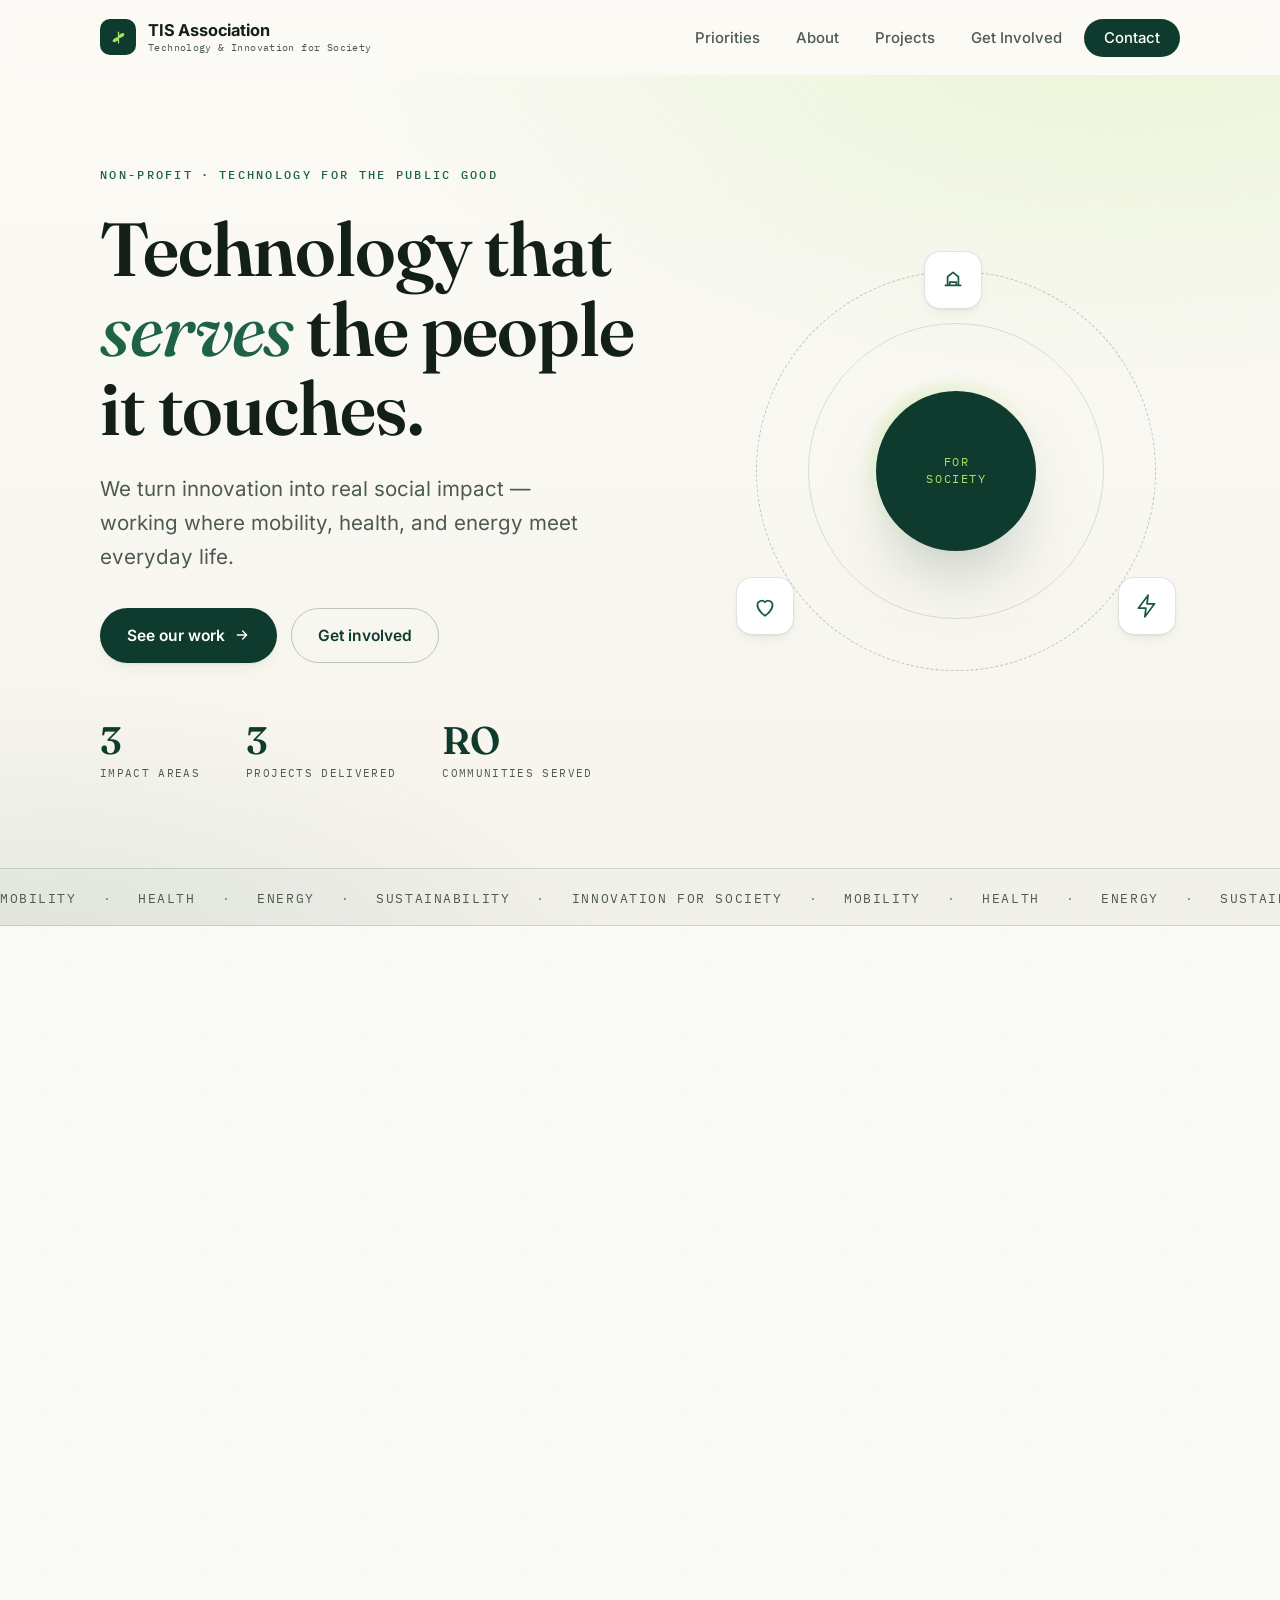
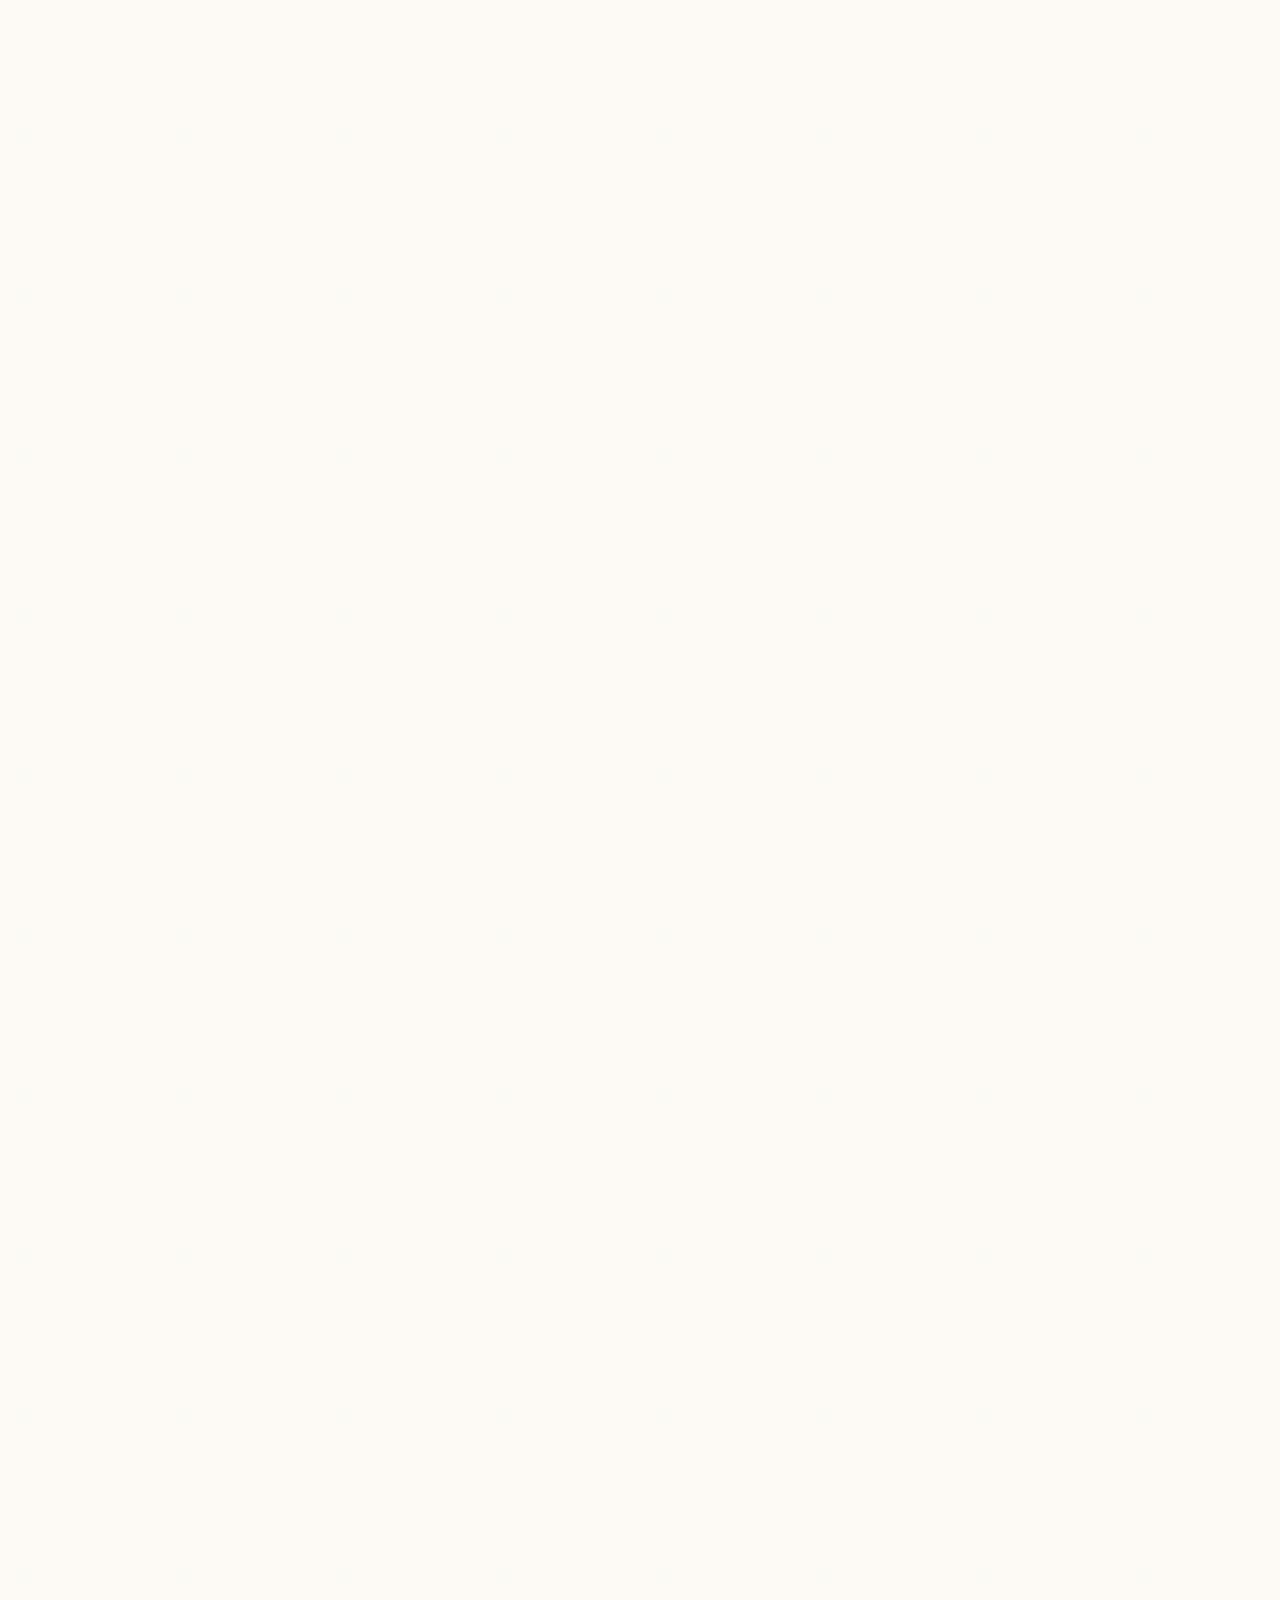
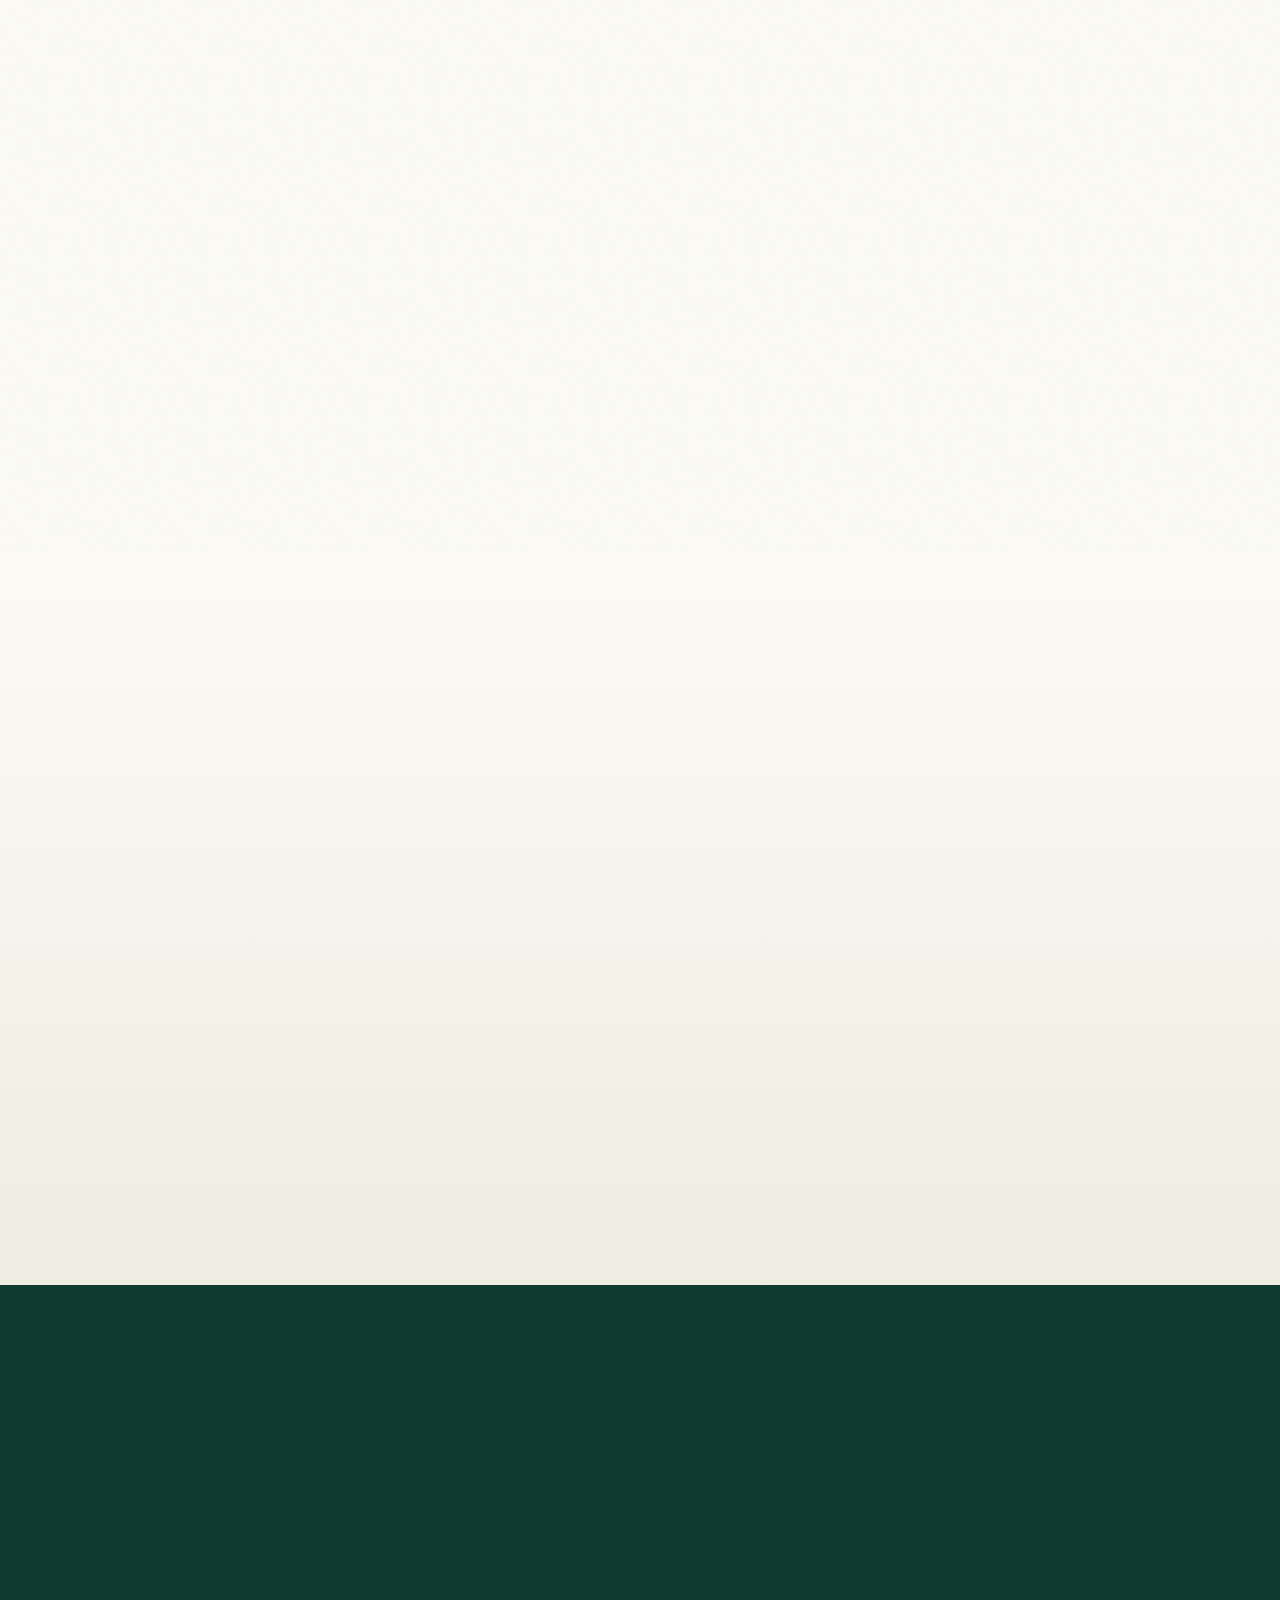
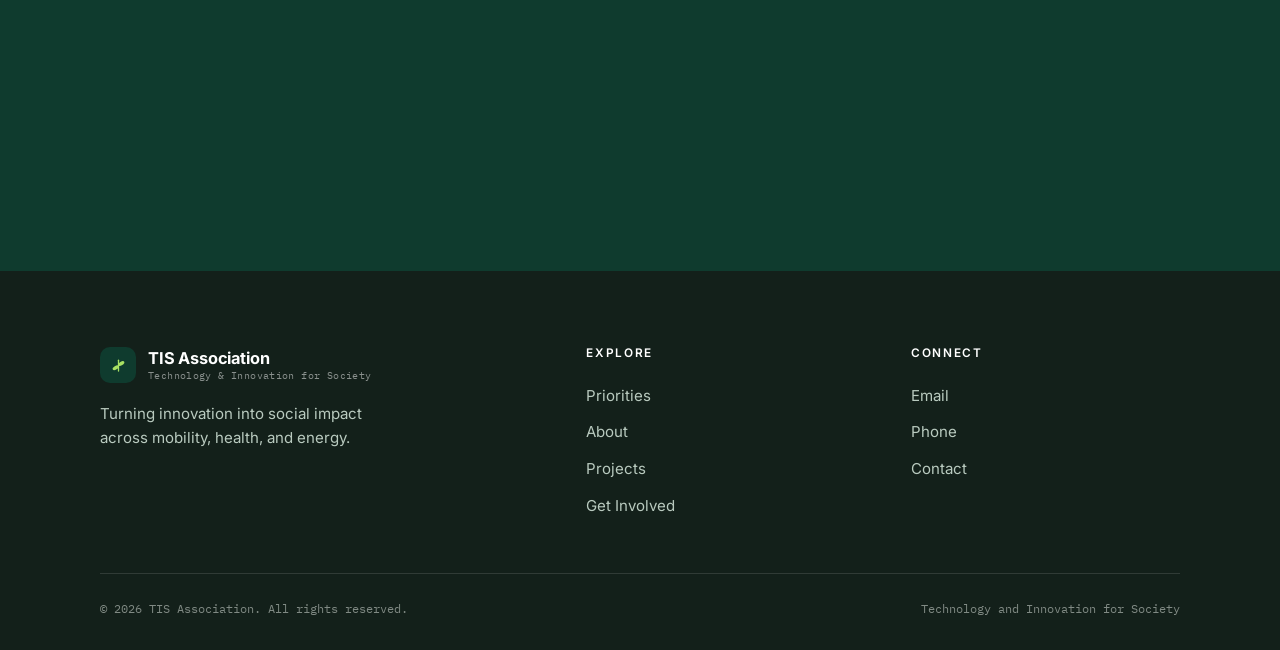
==== index.html @ 80ded727 "Polished, secure TIS Association website Distinctive Refined Editorial Eco design, self-hosted fonts" ====
<!DOCTYPE html>
<html lang="en">
<head>
<meta charset="UTF-8">
<meta name="viewport" content="width=device-width, initial-scale=1, viewport-fit=cover">

<!-- Security: Content Security Policy. Everything is same-origin (self-hosted fonts,
     local CSS/JS, no third-party calls). Header-only directives (frame-ancestors,
     HSTS, X-Content-Type-Options) are documented in DEPLOY.md (Cloudflare step). -->
<meta http-equiv="Content-Security-Policy" content="default-src 'self'; base-uri 'none'; object-src 'none'; img-src 'self' data:; style-src 'self'; script-src 'self'; font-src 'self'; connect-src 'self'; manifest-src 'self'; form-action 'none'; frame-src 'none'; upgrade-insecure-requests">
<meta name="referrer" content="strict-origin-when-cross-origin">
<meta name="color-scheme" content="light">
<meta name="theme-color" content="#fbfaf5">

<title>TIS Association — Technology and Innovation for Society</title>
<meta name="description" content="TIS Association is a Romanian non-profit turning innovation into real social impact across mobility, health, and energy. Building technology that serves the people it touches.">
<meta name="keywords" content="TIS Association, technology for society, non-profit, social impact, mobility, health, energy, sustainability, Romania, NGO">
<meta name="author" content="TIS Association">
<link rel="canonical" href="https://tisassociation.com/">

<!-- Open Graph / social sharing -->
<meta property="og:type" content="website">
<meta property="og:site_name" content="TIS Association">
<meta property="og:title" content="TIS Association — Technology and Innovation for Society">
<meta property="og:description" content="Turning innovation into real social impact across mobility, health, and energy.">
<meta property="og:url" content="https://tisassociation.com/">
<meta property="og:image" content="https://tisassociation.com/og-image.png">
<meta property="og:image:alt" content="TIS Association — Technology and Innovation for Society">
<meta property="og:locale" content="en_US">
<meta name="twitter:card" content="summary_large_image">
<meta name="twitter:title" content="TIS Association — Technology and Innovation for Society">
<meta name="twitter:description" content="Turning innovation into real social impact across mobility, health, and energy.">
<meta name="twitter:image" content="https://tisassociation.com/og-image.png">

<!-- Icons & manifest -->
<link rel="icon" href="favicon.svg" type="image/svg+xml">
<link rel="apple-touch-icon" href="apple-touch-icon.png">
<link rel="manifest" href="site.webmanifest">

<!-- Self-hosted fonts (no third-party requests) then styles -->
<link rel="preload" href="assets/fonts/Fraunces-400-latin.woff2" as="font" type="font/woff2" crossorigin>
<link rel="preload" href="assets/fonts/Inter-400-latin.woff2" as="font" type="font/woff2" crossorigin>
<link rel="stylesheet" href="assets/fonts/fonts.css">
<link rel="stylesheet" href="assets/styles.css">

<!-- Structured data: Organization -->
<script type="application/ld+json">
{
  "@context": "https://schema.org",
  "@type": "NGO",
  "name": "TIS Association",
  "alternateName": "Technology and Innovation for Society",
  "url": "https://tisassociation.com/",
  "description": "A Romanian non-profit turning innovation into real social impact across mobility, health, and energy.",
  "email": "asociatiatis@gmail.com",
  "telephone": "+40749060690",
  "areaServed": "RO",
  "knowsAbout": ["Mobility", "Health", "Energy", "Sustainability", "Social Impact"]
}
</script>
</head>
<body>

<a class="skip-link" href="#main">Skip to content</a>

<!-- ===================== HEADER ===================== -->
<header class="site-header" id="top" data-header>
  <div class="wrap nav-wrap">
    <a href="#top" class="brand" aria-label="TIS Association — home">
      <span class="mark" aria-hidden="true">
        <svg viewBox="0 0 24 24"><line x1="12" y1="6" x2="12" y2="18.4" stroke="currentColor" stroke-width="1.5" stroke-linecap="round"/><ellipse cx="15.2" cy="9.8" rx="3.9" ry="2" fill="currentColor" transform="rotate(-32 15.2 9.8)"/><ellipse cx="8.8" cy="14.6" rx="3.9" ry="2" fill="currentColor" transform="rotate(-32 8.8 14.6)"/></svg>
      </span>
      <span class="brand-text">TIS Association<small>Technology &amp; Innovation for Society</small></span>
    </a>

    <nav class="nav" aria-label="Primary">
      <button class="menu-toggle" type="button" aria-expanded="false" aria-controls="nav-menu" aria-label="Open menu" data-menu-toggle>
        <svg class="menu-icon" width="24" height="24" viewBox="0 0 24 24" fill="none" aria-hidden="true"><path d="M4 7h16M4 12h16M4 17h16" stroke="currentColor" stroke-width="2" stroke-linecap="round"/></svg>
        <svg class="close-icon" width="24" height="24" viewBox="0 0 24 24" fill="none" aria-hidden="true"><path d="M6 6l12 12M18 6L6 18" stroke="currentColor" stroke-width="2" stroke-linecap="round"/></svg>
      </button>
      <ul class="nav-menu" id="nav-menu" data-nav-menu>
        <li><a href="#priorities">Priorities</a></li>
        <li><a href="#about">About</a></li>
        <li><a href="#projects">Projects</a></li>
        <li><a href="#involved">Get Involved</a></li>
        <li><a href="#contact" class="nav-cta">Contact</a></li>
      </ul>
    </nav>
  </div>
</header>

<main id="main">

<!-- ===================== HERO ===================== -->
<section class="hero" aria-labelledby="hero-title">
  <div class="wrap hero-grid">
    <div class="hero-copy">
      <p class="eyebrow reveal">Non-profit&ensp;·&ensp;Technology for the public good</p>
      <h1 id="hero-title" class="reveal">Technology that <em>serves</em> the people it touches.</h1>
      <p class="lead reveal">We turn innovation into real social impact — working where mobility, health, and energy meet everyday life.</p>
      <div class="btns reveal">
        <a href="#projects" class="btn btn-primary">See our work
          <svg width="16" height="16" viewBox="0 0 24 24" fill="none" aria-hidden="true"><path d="M5 12h14M13 6l6 6-6 6" stroke="currentColor" stroke-width="2" stroke-linecap="round" stroke-linejoin="round"/></svg>
        </a>
        <a href="#involved" class="btn btn-ghost">Get involved</a>
      </div>
      <dl class="hero-stats reveal">
        <div class="stat"><dt class="stat-label">Impact areas</dt><dd class="stat-num">3</dd></div>
        <div class="stat"><dt class="stat-label">Projects delivered</dt><dd class="stat-num">3</dd></div>
        <div class="stat"><dt class="stat-label">Communities served</dt><dd class="stat-num">RO</dd></div>
      </dl>
    </div>

    <div class="hero-visual reveal" aria-hidden="true">
      <div class="orbit">
        <span class="ring ring-2"></span>
        <span class="ring ring-1"></span>
        <span class="orbit-core">FOR<br>SOCIETY</span>
        <span class="node node-1">
          <svg viewBox="0 0 24 24" fill="none"><path d="M5 17h14M7 17V9l5-4 5 4v8M9 17v-3h6v3" stroke="currentColor" stroke-width="1.6" stroke-linecap="round" stroke-linejoin="round"/></svg>
        </span>
        <span class="node node-2">
          <svg viewBox="0 0 24 24" fill="none"><path d="M12 21s-7-4.5-7-10a4 4 0 017-2.5A4 4 0 0119 11c0 5.5-7 10-7 10z" stroke="currentColor" stroke-width="1.6" stroke-linejoin="round"/></svg>
        </span>
        <span class="node node-3">
          <svg viewBox="0 0 24 24" fill="none"><path d="M13 2L4 14h7l-1 8 9-12h-7l1-8z" stroke="currentColor" stroke-width="1.6" stroke-linejoin="round"/></svg>
        </span>
      </div>
    </div>
  </div>
  <div class="hero-marquee" aria-hidden="true">
    <div class="marquee-track">
      <span>Mobility</span><span class="dot">·</span><span>Health</span><span class="dot">·</span><span>Energy</span><span class="dot">·</span><span>Sustainability</span><span class="dot">·</span><span>Innovation for Society</span><span class="dot">·</span>
      <span>Mobility</span><span class="dot">·</span><span>Health</span><span class="dot">·</span><span>Energy</span><span class="dot">·</span><span>Sustainability</span><span class="dot">·</span><span>Innovation for Society</span><span class="dot">·</span>
    </div>
  </div>
</section>

<!-- ===================== PRIORITIES ===================== -->
<section id="priorities" class="section" aria-labelledby="pri-title">
  <div class="wrap">
    <div class="section-head reveal">
      <p class="eyebrow">Our priorities</p>
      <h2 id="pri-title">Where technology meets human need</h2>
      <p class="section-sub">We focus on three areas where well-designed technology can change everyday life for the better.</p>
    </div>
    <div class="pri-grid">
      <article class="card pri reveal">
        <span class="pri-num">01</span>
        <span class="card-icon" aria-hidden="true">
          <svg viewBox="0 0 24 24" fill="none"><path d="M3 17h2m14 0h2M6 17a2 2 0 104 0 2 2 0 00-4 0zm8 0a2 2 0 104 0 2 2 0 00-4 0zM5 17l1.5-6h11L19 17M6.5 11l1-3h9l1 3" stroke="currentColor" stroke-width="1.6" stroke-linecap="round" stroke-linejoin="round"/></svg>
        </span>
        <h3>Mobility</h3>
        <p>Cleaner, smarter, more accessible ways for people and communities to move — connecting places without the cost to the planet.</p>
      </article>
      <article class="card pri reveal">
        <span class="pri-num">02</span>
        <span class="card-icon" aria-hidden="true">
          <svg viewBox="0 0 24 24" fill="none"><path d="M3 12h4l2-5 3 10 2-5h7" stroke="currentColor" stroke-width="1.6" stroke-linecap="round" stroke-linejoin="round"/></svg>
        </span>
        <h3>Health</h3>
        <p>Technology that makes care more available, more preventive, and more human — closing the gap between people and the help they need.</p>
      </article>
      <article class="card pri reveal">
        <span class="pri-num">03</span>
        <span class="card-icon" aria-hidden="true">
          <svg viewBox="0 0 24 24" fill="none"><path d="M13 2L4 14h7l-1 8 9-12h-7l1-8z" stroke="currentColor" stroke-width="1.6" stroke-linejoin="round"/></svg>
        </span>
        <h3>Energy</h3>
        <p>Sustainable energy solutions that empower communities — efficient, renewable, and built to last for the generations that follow.</p>
      </article>
    </div>
  </div>
</section>

<!-- ===================== ABOUT ===================== -->
<section id="about" class="section about-section" aria-labelledby="about-title">
  <div class="wrap">
    <div class="about reveal">
      <div class="about-copy">
        <p class="eyebrow">About us</p>
        <h2 id="about-title">We build <em>with</em> society, not just for it.</h2>
        <p>TIS Association — Technology and Innovation for Society — is a Romanian non-profit working at the intersection of innovation and the public good.</p>
        <p>We believe the best technology is the kind people barely notice, because it simply makes life better. That conviction shapes everything: the projects we take on, the partners we choose, and the way we measure whether we've actually helped.</p>
        <!-- [ YOU ADD: your real founding year, who started TIS, and a sentence on the team.
             Example: "Founded in 2023 in Cluj, TIS brings together engineers, researchers,
             and community organisers…" Replace the line below. ] -->
        <p class="about-note">Founded to put technology to work for the communities that need it most.</p>
      </div>
      <ul class="about-values">
        <li class="value">
          <span class="value-mark" aria-hidden="true">01</span>
          <div><h3>Impact over hype</h3><p>We measure success by what changes for real people, not by how new the technology sounds.</p></div>
        </li>
        <li class="value">
          <span class="value-mark" aria-hidden="true">02</span>
          <div><h3>Built to last</h3><p>Solutions designed to be sustainable — environmentally, and for the communities that adopt them.</p></div>
        </li>
        <li class="value">
          <span class="value-mark" aria-hidden="true">03</span>
          <div><h3>Open by default</h3><p>We collaborate across sectors and share what we learn, so good ideas travel further.</p></div>
        </li>
      </ul>
    </div>
  </div>
</section>

<!-- ===================== PROJECTS ===================== -->
<section id="projects" class="section" aria-labelledby="proj-title">
  <div class="wrap">
    <div class="section-head reveal">
      <p class="eyebrow">Previous projects</p>
      <h2 id="proj-title">What we've delivered</h2>
      <p class="section-sub">A look at past initiatives where our approach turned into measurable change on the ground.</p>
    </div>
    <div class="proj-list">

      <!-- To add a real photo, replace the <span class="proj-thumb"> contents with:
           <img src="assets/img/ecohuedin.jpg" alt="EcoHuedin 360 — short description" loading="lazy" width="160" height="160"> -->
      <article class="proj reveal">
        <span class="proj-thumb" data-monogram="EH" aria-hidden="true">
          <svg viewBox="0 0 24 24" fill="none"><path d="M12 3v18M12 8c-3-3-7-3-7-3s0 4 3 5 4-2 4-2zM12 11c3-3 7-3 7-3s0 4-3 5-4-2-4-2z" stroke="currentColor" stroke-width="1.5" stroke-linecap="round" stroke-linejoin="round"/></svg>
        </span>
        <div class="proj-body">
          <p class="proj-tag">Project 01&ensp;·&ensp;Sustainability</p>
          <h3>EcoHuedin 360</h3>
          <p>A community-centred initiative driving sustainable change in Huedin — bringing residents, local institutions, and green practices together around a shared environmental goal.</p>
          <!-- [ YOU ADD: 1–2 concrete results, e.g. "Engaged 400+ residents" or a year. ] -->
        </div>
        <span class="proj-arrow" aria-hidden="true">
          <svg viewBox="0 0 24 24" fill="none"><path d="M7 17L17 7M9 7h8v8" stroke="currentColor" stroke-width="2" stroke-linecap="round" stroke-linejoin="round"/></svg>
        </span>
      </article>

      <article class="proj reveal">
        <span class="proj-thumb" data-monogram="EA" aria-hidden="true">
          <svg viewBox="0 0 24 24" fill="none"><path d="M16 7a4 4 0 11-8 0 4 4 0 018 0zM3 21v-1a6 6 0 0112 0v1M17 14a6 6 0 014 5.6V21" stroke="currentColor" stroke-width="1.5" stroke-linecap="round" stroke-linejoin="round"/></svg>
        </span>
        <div class="proj-body">
          <p class="proj-tag">Project 02&ensp;·&ensp;Partnership</p>
          <h3>EcoAlianța</h3>
          <p>An alliance bringing partners together around shared environmental and social goals — proof that progress moves faster when organisations pull in the same direction.</p>
          <!-- [ YOU ADD: who the partners were, what the alliance achieved. ] -->
        </div>
        <span class="proj-arrow" aria-hidden="true">
          <svg viewBox="0 0 24 24" fill="none"><path d="M7 17L17 7M9 7h8v8" stroke="currentColor" stroke-width="2" stroke-linecap="round" stroke-linejoin="round"/></svg>
        </span>
      </article>

      <article class="proj reveal">
        <span class="proj-thumb" data-monogram="TE" aria-hidden="true">
          <svg viewBox="0 0 24 24" fill="none"><path d="M12 21s-7-4.5-7-10a7 7 0 0114 0c0 5.5-7 10-7 10z" stroke="currentColor" stroke-width="1.5" stroke-linejoin="round"/><circle cx="12" cy="11" r="2.5" stroke="currentColor" stroke-width="1.5"/></svg>
        </span>
        <div class="proj-body">
          <p class="proj-tag">Project 03&ensp;·&ensp;Environment</p>
          <h3>Terra</h3>
          <p>A project rooted in protecting and restoring the land we all depend on — practical stewardship of the natural systems that keep communities healthy.</p>
          <!-- [ YOU ADD: what Terra actually did and its outcome. ] -->
        </div>
        <span class="proj-arrow" aria-hidden="true">
          <svg viewBox="0 0 24 24" fill="none"><path d="M7 17L17 7M9 7h8v8" stroke="currentColor" stroke-width="2" stroke-linecap="round" stroke-linejoin="round"/></svg>
        </span>
      </article>

    </div>
  </div>
</section>

<!-- ===================== GET INVOLVED ===================== -->
<section id="involved" class="section involved-section" aria-labelledby="inv-title">
  <div class="wrap">
    <div class="section-head reveal">
      <p class="eyebrow">Get involved</p>
      <h2 id="inv-title">Help us go further</h2>
      <p class="section-sub">There's a place for everyone who wants technology to work for society. Here's how you can be part of it.</p>
    </div>
    <div class="involved-grid">
      <article class="card involved reveal">
        <span class="card-icon round" aria-hidden="true">
          <svg viewBox="0 0 24 24" fill="none"><path d="M12 21s-7-4.5-7-10a4 4 0 017-2.5A4 4 0 0119 11c0 5.5-7 10-7 10z" stroke="currentColor" stroke-width="1.6" stroke-linejoin="round"/></svg>
        </span>
        <h3>Donate</h3>
        <p>Fund projects that put innovation to work where it matters most.</p>
        <a class="text-link" href="#contact">Support us
          <svg width="15" height="15" viewBox="0 0 24 24" fill="none" aria-hidden="true"><path d="M5 12h14M13 6l6 6-6 6" stroke="currentColor" stroke-width="2" stroke-linecap="round" stroke-linejoin="round"/></svg>
        </a>
      </article>
      <article class="card involved reveal">
        <span class="card-icon round" aria-hidden="true">
          <svg viewBox="0 0 24 24" fill="none"><path d="M16 7a4 4 0 11-8 0 4 4 0 018 0zM3 21v-1a6 6 0 0112 0v1M17 14a6 6 0 014 5.6V21" stroke="currentColor" stroke-width="1.6" stroke-linecap="round" stroke-linejoin="round"/></svg>
        </span>
        <h3>Volunteer</h3>
        <p>Lend your time and skills to initiatives in your community.</p>
        <a class="text-link" href="#contact">Join the team
          <svg width="15" height="15" viewBox="0 0 24 24" fill="none" aria-hidden="true"><path d="M5 12h14M13 6l6 6-6 6" stroke="currentColor" stroke-width="2" stroke-linecap="round" stroke-linejoin="round"/></svg>
        </a>
      </article>
      <article class="card involved reveal">
        <span class="card-icon round" aria-hidden="true">
          <svg viewBox="0 0 24 24" fill="none"><path d="M12 3l2.5 5 5.5.8-4 3.9 1 5.5L12 16l-5 2.7 1-5.5-4-3.9 5.5-.8L12 3z" stroke="currentColor" stroke-width="1.6" stroke-linejoin="round"/></svg>
        </span>
        <h3>Partner</h3>
        <p>Collaborate with us on projects that scale impact across sectors.</p>
        <a class="text-link" href="#contact">Work with us
          <svg width="15" height="15" viewBox="0 0 24 24" fill="none" aria-hidden="true"><path d="M5 12h14M13 6l6 6-6 6" stroke="currentColor" stroke-width="2" stroke-linecap="round" stroke-linejoin="round"/></svg>
        </a>
      </article>
    </div>
  </div>
</section>

<!-- ===================== CONTACT ===================== -->
<section id="contact" class="section contact-section" aria-labelledby="contact-title">
  <div class="wrap">
    <div class="contact reveal">
      <div class="contact-copy">
        <p class="eyebrow">Contact</p>
        <h2 id="contact-title">Let's talk</h2>
        <p class="section-sub">Have an idea, a question, or want to support our work? We'd love to hear from you — reach us whichever way suits you best.</p>
        <div class="contact-actions">
          <a class="btn btn-primary btn-lg" href="https://mail.google.com/mail/?view=cm&amp;fs=1&amp;to=asociatiatis@gmail.com&amp;su=Hello%20TIS%20Association" target="_blank" rel="noopener noreferrer">
            <svg width="18" height="18" viewBox="0 0 24 24" fill="none" aria-hidden="true"><path d="M3 7l9 6 9-6M3 7v10h18V7H3z" stroke="currentColor" stroke-width="1.7" stroke-linejoin="round"/></svg>
            Open in Gmail
          </a>
          <button class="btn btn-copy btn-lg" type="button" data-copy-email="asociatiatis@gmail.com" aria-describedby="copy-status">
            <svg width="17" height="17" viewBox="0 0 24 24" fill="none" aria-hidden="true"><rect x="9" y="9" width="11" height="11" rx="2" stroke="currentColor" stroke-width="1.7"/><path d="M5 15V5a2 2 0 012-2h8" stroke="currentColor" stroke-width="1.7" stroke-linecap="round"/></svg>
            <span class="btn-copy-label">Copy email</span>
          </button>
        </div>
        <p class="contact-fallback">Prefer your own app? <a href="mailto:asociatiatis@gmail.com?subject=Hello%20TIS%20Association">Email us</a> &ensp;·&ensp; <a href="tel:+40749060690">Call us</a></p>
        <p class="copy-status" id="copy-status" role="status" aria-live="polite"></p>
      </div>
      <ul class="contact-details">
        <li>
          <span class="contact-ic" aria-hidden="true"><svg viewBox="0 0 24 24" fill="none"><path d="M3 7l9 6 9-6M3 7v10h18V7H3z" stroke="currentColor" stroke-width="1.6" stroke-linejoin="round"/></svg></span>
          <span class="contact-meta"><span class="contact-k">Email</span><a href="mailto:asociatiatis@gmail.com">asociatiatis@gmail.com</a></span>
        </li>
        <li>
          <span class="contact-ic" aria-hidden="true"><svg viewBox="0 0 24 24" fill="none"><path d="M5 4h4l2 5-2.5 1.5a11 11 0 005 5L15 13l5 2v4a1 1 0 01-1 1A16 16 0 014 5a1 1 0 011-1z" stroke="currentColor" stroke-width="1.6" stroke-linejoin="round"/></svg></span>
          <span class="contact-meta"><span class="contact-k">Phone</span><a href="tel:+40749060690">+40 749 060 690</a></span>
        </li>
        <li>
          <span class="contact-ic" aria-hidden="true"><svg viewBox="0 0 24 24" fill="none"><path d="M12 21s-7-4.5-7-10a7 7 0 0114 0c0 5.5-7 10-7 10z" stroke="currentColor" stroke-width="1.6" stroke-linejoin="round"/><circle cx="12" cy="11" r="2.5" stroke="currentColor" stroke-width="1.6"/></svg></span>
          <span class="contact-meta"><span class="contact-k">Location</span><span>Romania</span></span>
        </li>
        <li>
          <span class="contact-ic" aria-hidden="true"><svg viewBox="0 0 24 24" fill="none"><circle cx="12" cy="12" r="9" stroke="currentColor" stroke-width="1.6"/><path d="M12 7v5l3 2" stroke="currentColor" stroke-width="1.6" stroke-linecap="round"/></svg></span>
          <span class="contact-meta"><span class="contact-k">Hours</span><span>Mon–Fri, 9:00–17:00</span></span>
        </li>
      </ul>
    </div>
  </div>
</section>

</main>

<!-- ===================== FOOTER ===================== -->
<footer class="site-footer">
  <div class="wrap">
    <div class="foot-grid">
      <div class="foot-brand">
        <a href="#top" class="brand brand-light" aria-label="TIS Association — home">
          <span class="mark" aria-hidden="true">
            <svg viewBox="0 0 24 24"><line x1="12" y1="6" x2="12" y2="18.4" stroke="currentColor" stroke-width="1.5" stroke-linecap="round"/><ellipse cx="15.2" cy="9.8" rx="3.9" ry="2" fill="currentColor" transform="rotate(-32 15.2 9.8)"/><ellipse cx="8.8" cy="14.6" rx="3.9" ry="2" fill="currentColor" transform="rotate(-32 8.8 14.6)"/></svg>
          </span>
          <span class="brand-text">TIS Association<small>Technology &amp; Innovation for Society</small></span>
        </a>
        <p class="foot-desc">Turning innovation into social impact across mobility, health, and energy.</p>
      </div>
      <nav class="foot-col" aria-label="Explore">
        <h2 class="foot-h">Explore</h2>
        <a href="#priorities">Priorities</a>
        <a href="#about">About</a>
        <a href="#projects">Projects</a>
        <a href="#involved">Get Involved</a>
      </nav>
      <nav class="foot-col" aria-label="Connect">
        <h2 class="foot-h">Connect</h2>
        <a href="mailto:asociatiatis@gmail.com">Email</a>
        <a href="tel:+40749060690">Phone</a>
        <!-- [ YOU ADD: real social links. Remove any you don't use. ] -->
        <a href="#contact">Contact</a>
      </nav>
    </div>
    <div class="foot-bottom">
      <span>© <span data-year>2026</span> TIS Association. All rights reserved.</span>
      <span class="foot-tag">Technology and Innovation for Society</span>
    </div>
  </div>
</footer>

<button class="to-top" type="button" aria-label="Back to top" data-to-top>
  <svg width="20" height="20" viewBox="0 0 24 24" fill="none" aria-hidden="true"><path d="M12 19V5M6 11l6-6 6 6" stroke="currentColor" stroke-width="2" stroke-linecap="round" stroke-linejoin="round"/></svg>
</button>

<script src="assets/app.js" defer></script>
</body>
</html>
---- assets/fonts/fonts.css ----
/* latin-ext */
@font-face {
  font-family: 'Fraunces';
  font-style: italic;
  font-weight: 500;
  font-display: swap;
  src: url(Fraunces-500i-latin-ext.woff2) format('woff2');
  unicode-range: U+0100-02BA, U+02BD-02C5, U+02C7-02CC, U+02CE-02D7, U+02DD-02FF, U+0304, U+0308, U+0329, U+1D00-1DBF, U+1E00-1E9F, U+1EF2-1EFF, U+2020, U+20A0-20AB, U+20AD-20C0, U+2113, U+2C60-2C7F, U+A720-A7FF;
}
/* latin */
@font-face {
  font-family: 'Fraunces';
  font-style: italic;
  font-weight: 500;
  font-display: swap;
  src: url(Fraunces-500i-latin.woff2) format('woff2');
  unicode-range: U+0000-00FF, U+0131, U+0152-0153, U+02BB-02BC, U+02C6, U+02DA, U+02DC, U+0304, U+0308, U+0329, U+2000-206F, U+20AC, U+2122, U+2191, U+2193, U+2212, U+2215, U+FEFF, U+FFFD;
}
/* latin-ext */
@font-face {
  font-family: 'Fraunces';
  font-style: italic;
  font-weight: 600;
  font-display: swap;
  src: url(Fraunces-500i-latin-ext.woff2) format('woff2');
  unicode-range: U+0100-02BA, U+02BD-02C5, U+02C7-02CC, U+02CE-02D7, U+02DD-02FF, U+0304, U+0308, U+0329, U+1D00-1DBF, U+1E00-1E9F, U+1EF2-1EFF, U+2020, U+20A0-20AB, U+20AD-20C0, U+2113, U+2C60-2C7F, U+A720-A7FF;
}
/* latin */
@font-face {
  font-family: 'Fraunces';
  font-style: italic;
  font-weight: 600;
  font-display: swap;
  src: url(Fraunces-500i-latin.woff2) format('woff2');
  unicode-range: U+0000-00FF, U+0131, U+0152-0153, U+02BB-02BC, U+02C6, U+02DA, U+02DC, U+0304, U+0308, U+0329, U+2000-206F, U+20AC, U+2122, U+2191, U+2193, U+2212, U+2215, U+FEFF, U+FFFD;
}
/* latin-ext */
@font-face {
  font-family: 'Fraunces';
  font-style: normal;
  font-weight: 400;
  font-display: swap;
  src: url(Fraunces-400-latin-ext.woff2) format('woff2');
  unicode-range: U+0100-02BA, U+02BD-02C5, U+02C7-02CC, U+02CE-02D7, U+02DD-02FF, U+0304, U+0308, U+0329, U+1D00-1DBF, U+1E00-1E9F, U+1EF2-1EFF, U+2020, U+20A0-20AB, U+20AD-20C0, U+2113, U+2C60-2C7F, U+A720-A7FF;
}
/* latin */
@font-face {
  font-family: 'Fraunces';
  font-style: normal;
  font-weight: 400;
  font-display: swap;
  src: url(Fraunces-400-latin.woff2) format('woff2');
  unicode-range: U+0000-00FF, U+0131, U+0152-0153, U+02BB-02BC, U+02C6, U+02DA, U+02DC, U+0304, U+0308, U+0329, U+2000-206F, U+20AC, U+2122, U+2191, U+2193, U+2212, U+2215, U+FEFF, U+FFFD;
}
/* latin-ext */
@font-face {
  font-family: 'Fraunces';
  font-style: normal;
  font-weight: 500;
  font-display: swap;
  src: url(Fraunces-400-latin-ext.woff2) format('woff2');
  unicode-range: U+0100-02BA, U+02BD-02C5, U+02C7-02CC, U+02CE-02D7, U+02DD-02FF, U+0304, U+0308, U+0329, U+1D00-1DBF, U+1E00-1E9F, U+1EF2-1EFF, U+2020, U+20A0-20AB, U+20AD-20C0, U+2113, U+2C60-2C7F, U+A720-A7FF;
}
/* latin */
@font-face {
  font-family: 'Fraunces';
  font-style: normal;
  font-weight: 500;
  font-display: swap;
  src: url(Fraunces-400-latin.woff2) format('woff2');
  unicode-range: U+0000-00FF, U+0131, U+0152-0153, U+02BB-02BC, U+02C6, U+02DA, U+02DC, U+0304, U+0308, U+0329, U+2000-206F, U+20AC, U+2122, U+2191, U+2193, U+2212, U+2215, U+FEFF, U+FFFD;
}
/* latin-ext */
@font-face {
  font-family: 'Fraunces';
  font-style: normal;
  font-weight: 600;
  font-display: swap;
  src: url(Fraunces-400-latin-ext.woff2) format('woff2');
  unicode-range: U+0100-02BA, U+02BD-02C5, U+02C7-02CC, U+02CE-02D7, U+02DD-02FF, U+0304, U+0308, U+0329, U+1D00-1DBF, U+1E00-1E9F, U+1EF2-1EFF, U+2020, U+20A0-20AB, U+20AD-20C0, U+2113, U+2C60-2C7F, U+A720-A7FF;
}
/* latin */
@font-face {
  font-family: 'Fraunces';
  font-style: normal;
  font-weight: 600;
  font-display: swap;
  src: url(Fraunces-400-latin.woff2) format('woff2');
  unicode-range: U+0000-00FF, U+0131, U+0152-0153, U+02BB-02BC, U+02C6, U+02DA, U+02DC, U+0304, U+0308, U+0329, U+2000-206F, U+20AC, U+2122, U+2191, U+2193, U+2212, U+2215, U+FEFF, U+FFFD;
}
/* latin-ext */
@font-face {
  font-family: 'Fraunces';
  font-style: normal;
  font-weight: 700;
  font-display: swap;
  src: url(Fraunces-400-latin-ext.woff2) format('woff2');
  unicode-range: U+0100-02BA, U+02BD-02C5, U+02C7-02CC, U+02CE-02D7, U+02DD-02FF, U+0304, U+0308, U+0329, U+1D00-1DBF, U+1E00-1E9F, U+1EF2-1EFF, U+2020, U+20A0-20AB, U+20AD-20C0, U+2113, U+2C60-2C7F, U+A720-A7FF;
}
/* latin */
@font-face {
  font-family: 'Fraunces';
  font-style: normal;
  font-weight: 700;
  font-display: swap;
  src: url(Fraunces-400-latin.woff2) format('woff2');
  unicode-range: U+0000-00FF, U+0131, U+0152-0153, U+02BB-02BC, U+02C6, U+02DA, U+02DC, U+0304, U+0308, U+0329, U+2000-206F, U+20AC, U+2122, U+2191, U+2193, U+2212, U+2215, U+FEFF, U+FFFD;
}
/* latin-ext */
@font-face {
  font-family: 'IBM Plex Mono';
  font-style: normal;
  font-weight: 400;
  font-display: swap;
  src: url(IBMPlexMono-400-latin-ext.woff2) format('woff2');
  unicode-range: U+0100-02BA, U+02BD-02C5, U+02C7-02CC, U+02CE-02D7, U+02DD-02FF, U+0304, U+0308, U+0329, U+1D00-1DBF, U+1E00-1E9F, U+1EF2-1EFF, U+2020, U+20A0-20AB, U+20AD-20C0, U+2113, U+2C60-2C7F, U+A720-A7FF;
}
/* latin */
@font-face {
  font-family: 'IBM Plex Mono';
  font-style: normal;
  font-weight: 400;
  font-display: swap;
  src: url(IBMPlexMono-400-latin.woff2) format('woff2');
  unicode-range: U+0000-00FF, U+0131, U+0152-0153, U+02BB-02BC, U+02C6, U+02DA, U+02DC, U+0304, U+0308, U+0329, U+2000-206F, U+20AC, U+2122, U+2191, U+2193, U+2212, U+2215, U+FEFF, U+FFFD;
}
/* latin-ext */
@font-face {
  font-family: 'IBM Plex Mono';
  font-style: normal;
  font-weight: 500;
  font-display: swap;
  src: url(IBMPlexMono-500-latin-ext.woff2) format('woff2');
  unicode-range: U+0100-02BA, U+02BD-02C5, U+02C7-02CC, U+02CE-02D7, U+02DD-02FF, U+0304, U+0308, U+0329, U+1D00-1DBF, U+1E00-1E9F, U+1EF2-1EFF, U+2020, U+20A0-20AB, U+20AD-20C0, U+2113, U+2C60-2C7F, U+A720-A7FF;
}
/* latin */
@font-face {
  font-family: 'IBM Plex Mono';
  font-style: normal;
  font-weight: 500;
  font-display: swap;
  src: url(IBMPlexMono-500-latin.woff2) format('woff2');
  unicode-range: U+0000-00FF, U+0131, U+0152-0153, U+02BB-02BC, U+02C6, U+02DA, U+02DC, U+0304, U+0308, U+0329, U+2000-206F, U+20AC, U+2122, U+2191, U+2193, U+2212, U+2215, U+FEFF, U+FFFD;
}
/* latin-ext */
@font-face {
  font-family: 'Inter';
  font-style: normal;
  font-weight: 400;
  font-display: swap;
  src: url(Inter-400-latin-ext.woff2) format('woff2');
  unicode-range: U+0100-02BA, U+02BD-02C5, U+02C7-02CC, U+02CE-02D7, U+02DD-02FF, U+0304, U+0308, U+0329, U+1D00-1DBF, U+1E00-1E9F, U+1EF2-1EFF, U+2020, U+20A0-20AB, U+20AD-20C0, U+2113, U+2C60-2C7F, U+A720-A7FF;
}
/* latin */
@font-face {
  font-family: 'Inter';
  font-style: normal;
  font-weight: 400;
  font-display: swap;
  src: url(Inter-400-latin.woff2) format('woff2');
  unicode-range: U+0000-00FF, U+0131, U+0152-0153, U+02BB-02BC, U+02C6, U+02DA, U+02DC, U+0304, U+0308, U+0329, U+2000-206F, U+20AC, U+2122, U+2191, U+2193, U+2212, U+2215, U+FEFF, U+FFFD;
}
/* latin-ext */
@font-face {
  font-family: 'Inter';
  font-style: normal;
  font-weight: 500;
  font-display: swap;
  src: url(Inter-400-latin-ext.woff2) format('woff2');
  unicode-range: U+0100-02BA, U+02BD-02C5, U+02C7-02CC, U+02CE-02D7, U+02DD-02FF, U+0304, U+0308, U+0329, U+1D00-1DBF, U+1E00-1E9F, U+1EF2-1EFF, U+2020, U+20A0-20AB, U+20AD-20C0, U+2113, U+2C60-2C7F, U+A720-A7FF;
}
/* latin */
@font-face {
  font-family: 'Inter';
  font-style: normal;
  font-weight: 500;
  font-display: swap;
  src: url(Inter-400-latin.woff2) format('woff2');
  unicode-range: U+0000-00FF, U+0131, U+0152-0153, U+02BB-02BC, U+02C6, U+02DA, U+02DC, U+0304, U+0308, U+0329, U+2000-206F, U+20AC, U+2122, U+2191, U+2193, U+2212, U+2215, U+FEFF, U+FFFD;
}
/* latin-ext */
@font-face {
  font-family: 'Inter';
  font-style: normal;
  font-weight: 600;
  font-display: swap;
  src: url(Inter-400-latin-ext.woff2) format('woff2');
  unicode-range: U+0100-02BA, U+02BD-02C5, U+02C7-02CC, U+02CE-02D7, U+02DD-02FF, U+0304, U+0308, U+0329, U+1D00-1DBF, U+1E00-1E9F, U+1EF2-1EFF, U+2020, U+20A0-20AB, U+20AD-20C0, U+2113, U+2C60-2C7F, U+A720-A7FF;
}
/* latin */
@font-face {
  font-family: 'Inter';
  font-style: normal;
  font-weight: 600;
  font-display: swap;
  src: url(Inter-400-latin.woff2) format('woff2');
  unicode-range: U+0000-00FF, U+0131, U+0152-0153, U+02BB-02BC, U+02C6, U+02DA, U+02DC, U+0304, U+0308, U+0329, U+2000-206F, U+20AC, U+2122, U+2191, U+2193, U+2212, U+2215, U+FEFF, U+FFFD;
}
/* latin-ext */
@font-face {
  font-family: 'Inter';
  font-style: normal;
  font-weight: 700;
  font-display: swap;
  src: url(Inter-400-latin-ext.woff2) format('woff2');
  unicode-range: U+0100-02BA, U+02BD-02C5, U+02C7-02CC, U+02CE-02D7, U+02DD-02FF, U+0304, U+0308, U+0329, U+1D00-1DBF, U+1E00-1E9F, U+1EF2-1EFF, U+2020, U+20A0-20AB, U+20AD-20C0, U+2113, U+2C60-2C7F, U+A720-A7FF;
}
/* latin */
@font-face {
  font-family: 'Inter';
  font-style: normal;
  font-weight: 700;
  font-display: swap;
  src: url(Inter-400-latin.woff2) format('woff2');
  unicode-range: U+0000-00FF, U+0131, U+0152-0153, U+02BB-02BC, U+02C6, U+02DA, U+02DC, U+0304, U+0308, U+0329, U+2000-206F, U+20AC, U+2122, U+2191, U+2193, U+2212, U+2215, U+FEFF, U+FFFD;
}
---- assets/styles.css ----
/* =====================================================================
   TIS Association — Refined Editorial Eco
   Self-contained, accessible, no third-party dependencies.
   ===================================================================== */

/* ---------- Design tokens ---------- */
:root{
  /* brand */
  --forest:#0f3b2e;
  --moss:#1c5a40;
  --leaf:#3f9b6e;
  --leaf-deep:#1f6347;   /* AA-safe green text on paper */
  --lime:#a8e063;
  --lime-soft:#c4ec93;

  /* neutrals */
  --sand:#efece1;
  --paper:#fbfaf5;
  --paper-2:#f6f4ec;
  --ink:#13201a;
  --muted:#4c5a51;       /* AA on paper */
  --on-forest:#eef3ee;
  --on-forest-dim:#b9cabf;

  /* lines & fields */
  --line:rgba(15,59,46,.14);
  --line-strong:rgba(15,59,46,.26);

  /* type */
  --display:'Fraunces',Georgia,'Times New Roman',serif;
  --sans:'Inter',system-ui,-apple-system,Segoe UI,Roboto,sans-serif;
  --mono:'IBM Plex Mono',ui-monospace,SFMono-Regular,Menlo,monospace;

  /* rhythm */
  --wrap:1160px;
  --gutter:clamp(20px,5vw,40px);
  --radius:18px;
  --radius-lg:28px;
  --ease:cubic-bezier(.16,.84,.44,1);

  --shadow-sm:0 1px 2px rgba(15,59,46,.05), 0 6px 18px -10px rgba(15,59,46,.18);
  --shadow-md:0 18px 44px -22px rgba(15,59,46,.40);
  --shadow-lg:0 40px 80px -40px rgba(15,59,46,.55);
}

/* ---------- Reset ---------- */
*,*::before,*::after{margin:0;padding:0;box-sizing:border-box}
html{scroll-behavior:smooth;-webkit-text-size-adjust:100%}
html:focus-within{scroll-padding-top:96px}
body{
  font-family:var(--sans);
  background:var(--paper);
  color:var(--ink);
  line-height:1.65;
  font-size:1.0625rem;
  -webkit-font-smoothing:antialiased;
  text-rendering:optimizeLegibility;
  overflow-x:hidden;
  /* fine paper grain — pure CSS, no external request */
  background-image:url("data:image/svg+xml,%3Csvg xmlns='http://www.w3.org/2000/svg' width='160' height='160'%3E%3Cfilter id='n'%3E%3CfeTurbulence type='fractalNoise' baseFrequency='0.9' numOctaves='2' stitchTiles='stitch'/%3E%3C/filter%3E%3Crect width='100%25' height='100%25' filter='url(%23n)' opacity='0.025'/%3E%3C/svg%3E");
}
img{max-width:100%;height:auto;display:block}
svg{display:block}
a{color:inherit;text-decoration:none}
ul{list-style:none}

/* ---------- Accessibility helpers ---------- */
.skip-link{
  position:absolute;left:16px;top:-60px;z-index:200;
  background:var(--forest);color:#fff;padding:10px 18px;border-radius:10px;
  font-weight:600;font-size:.9rem;transition:top .2s var(--ease);
}
.skip-link:focus{top:14px}

:focus-visible{outline:3px solid var(--leaf);outline-offset:3px;border-radius:4px}
.btn:focus-visible,.nav-cta:focus-visible{outline-offset:4px}

/* ---------- Layout primitives ---------- */
.wrap{max-width:var(--wrap);margin-inline:auto;padding-inline:var(--gutter)}
.section{padding-block:clamp(64px,9vw,116px);position:relative}

.eyebrow{
  font-family:var(--mono);font-size:.72rem;letter-spacing:.2em;text-transform:uppercase;
  color:var(--leaf-deep);font-weight:500;display:inline-block;
}
.section-head{max-width:62ch;margin-bottom:clamp(36px,5vw,56px)}
.section-head h2{margin:14px 0 16px}
.section-sub{color:var(--muted);font-size:1.08rem;max-width:54ch}

h1,h2,h3,h4{font-family:var(--display);font-weight:600;line-height:1.06;letter-spacing:-.015em;color:var(--ink)}
h1 em,h2 em{font-style:italic;font-weight:500;color:var(--leaf-deep)}
h2{font-size:clamp(1.9rem,4.2vw,2.9rem)}
h3{font-size:1.4rem;letter-spacing:-.01em}

/* ---------- Buttons ---------- */
.btn{
  display:inline-flex;align-items:center;gap:9px;
  padding:14px 26px;border-radius:100px;font-weight:600;font-size:.97rem;
  font-family:var(--sans);cursor:pointer;border:1.5px solid transparent;
  transition:transform .25s var(--ease),background .25s var(--ease),border-color .25s var(--ease),box-shadow .25s var(--ease);
}
.btn svg{transition:transform .25s var(--ease)}
.btn-lg{padding:16px 30px;font-size:1.02rem}
.btn-primary{background:var(--forest);color:#fff;box-shadow:var(--shadow-sm)}
.btn-primary:hover{background:var(--moss);transform:translateY(-2px);box-shadow:var(--shadow-md)}
.btn-primary:hover svg{transform:translateX(3px)}
.btn-ghost{border-color:var(--line-strong);color:var(--forest);background:transparent}
.btn-ghost:hover{border-color:var(--leaf);background:rgba(63,155,110,.07);transform:translateY(-2px)}

.text-link{
  display:inline-flex;align-items:center;gap:6px;font-weight:600;font-size:.93rem;
  color:var(--leaf-deep);margin-top:auto;
}
.text-link svg{transition:transform .25s var(--ease)}
.text-link:hover svg{transform:translateX(4px)}

/* ===================== HEADER ===================== */
.site-header{
  position:sticky;top:0;z-index:100;
  background:rgba(251,250,245,.72);
  backdrop-filter:saturate(140%) blur(14px);
  -webkit-backdrop-filter:saturate(140%) blur(14px);
  border-bottom:1px solid transparent;
  transition:border-color .3s var(--ease),background .3s var(--ease),box-shadow .3s var(--ease);
}
.site-header.is-scrolled{border-bottom-color:var(--line);background:rgba(251,250,245,.9);box-shadow:0 10px 30px -24px rgba(15,59,46,.5)}
.nav-wrap{display:flex;align-items:center;justify-content:space-between;min-height:74px}

.brand{display:inline-flex;align-items:center;gap:12px;font-weight:700;letter-spacing:-.01em;color:var(--ink)}
.mark{width:36px;height:36px;border-radius:10px;background:var(--forest);color:var(--lime);display:grid;place-items:center;flex:none}
.mark svg{width:21px;height:21px}
.brand-text{display:flex;flex-direction:column;line-height:1.15;font-size:1.02rem}
.brand-text small{font-family:var(--mono);font-weight:400;font-size:.6rem;letter-spacing:.04em;color:var(--muted);margin-top:2px}

.nav{display:flex;align-items:center}
.nav-menu{display:flex;align-items:center;gap:8px}
.nav-menu a{
  font-size:.93rem;font-weight:500;color:var(--muted);padding:9px 14px;border-radius:100px;
  transition:color .2s var(--ease),background .2s var(--ease);position:relative;
}
.nav-menu a:hover{color:var(--forest);background:rgba(15,59,46,.05)}
.nav-menu a.is-active{color:var(--forest)}
.nav-menu a.is-active::after{
  content:"";position:absolute;left:14px;right:14px;bottom:2px;height:2px;border-radius:2px;background:var(--leaf);
}
.nav-menu .nav-cta{background:var(--forest);color:#fff;padding:10px 20px}
.nav-menu .nav-cta:hover{background:var(--moss);color:#fff}
.nav-menu .nav-cta.is-active{color:#fff;background:var(--moss)}
.nav-menu .nav-cta.is-active::after{display:none}

.menu-toggle{display:none;background:none;border:none;cursor:pointer;color:var(--forest);width:44px;height:44px;place-items:center;border-radius:10px}
.menu-toggle:hover{background:rgba(15,59,46,.06)}
.menu-toggle .close-icon{display:none}

/* ===================== HERO ===================== */
.hero{
  position:relative;overflow:hidden;
  padding-top:clamp(48px,8vw,84px);padding-bottom:0;
  background:
    radial-gradient(120% 90% at 88% -10%, rgba(168,224,99,.22), transparent 52%),
    radial-gradient(90% 70% at 0% 110%, rgba(31,99,71,.10), transparent 55%),
    linear-gradient(180deg,var(--paper),var(--paper-2));
}
.hero-grid{
  display:grid;grid-template-columns:1.12fr .88fr;gap:clamp(32px,5vw,68px);align-items:center;
  padding-bottom:clamp(56px,7vw,86px);
}
.hero h1{font-size:clamp(2.6rem,6.4vw,4.7rem);margin:22px 0 0;max-width:16ch}
.hero .lead{font-size:clamp(1.1rem,1.6vw,1.28rem);color:var(--muted);max-width:38ch;margin:24px 0 34px}
.btns{display:flex;gap:14px;flex-wrap:wrap}

.hero-stats{display:flex;gap:clamp(26px,4vw,46px);margin-top:clamp(40px,5vw,58px);flex-wrap:wrap}
.stat{display:flex;flex-direction:column-reverse;gap:4px}
.stat-num{font-family:var(--display);font-size:clamp(1.9rem,3vw,2.4rem);font-weight:600;color:var(--forest);line-height:1}
.stat-label{font-family:var(--mono);font-size:.7rem;letter-spacing:.12em;text-transform:uppercase;color:var(--muted)}

/* hero visual — living orbit */
.hero-visual{display:grid;place-items:center}
.orbit{position:relative;width:min(400px,82vw);aspect-ratio:1}
.ring{position:absolute;border:1px dashed var(--line-strong);border-radius:50%}
.ring-2{inset:0}
.ring-1{inset:13%;border-style:solid;border-color:var(--line)}
.orbit::before{content:"";position:absolute;inset:28%;border-radius:50%;background:radial-gradient(circle at 35% 30%,rgba(168,224,99,.35),transparent 70%);filter:blur(6px)}
.orbit-core{
  position:absolute;inset:30%;border-radius:50%;background:var(--forest);
  display:grid;place-items:center;color:var(--lime);
  font-family:var(--mono);font-size:.72rem;letter-spacing:.14em;text-align:center;line-height:1.4;
  box-shadow:var(--shadow-lg);
}
.node{
  position:absolute;width:58px;height:58px;border-radius:16px;background:#fff;border:1px solid var(--line);
  display:grid;place-items:center;color:var(--moss);box-shadow:var(--shadow-sm);
  animation:float 6s ease-in-out infinite;
}
.node svg{width:26px;height:26px}
.node-1{top:-5%;left:42%;animation-delay:0s}
.node-2{bottom:9%;left:-5%;animation-delay:1.6s}
.node-3{bottom:9%;right:-5%;animation-delay:3.2s}
@keyframes float{0%,100%{transform:translateY(0)}50%{transform:translateY(-11px)}}
.orbit .ring{animation:spin 60s linear infinite}
.orbit .ring-1{animation-direction:reverse;animation-duration:48s}
@keyframes spin{to{transform:rotate(360deg)}}

/* hero marquee strip */
.hero-marquee{border-block:1px solid var(--line);background:rgba(15,59,46,.02);overflow:hidden;padding:14px 0}
.marquee-track{display:inline-flex;align-items:center;gap:26px;white-space:nowrap;will-change:transform;animation:marquee 32s linear infinite}
.marquee-track span{font-family:var(--mono);font-size:.82rem;letter-spacing:.12em;text-transform:uppercase;color:var(--muted)}
.marquee-track .dot{color:var(--leaf)}
@keyframes marquee{from{transform:translateX(0)}to{transform:translateX(-50%)}}

/* ===================== CARDS (shared) ===================== */
.card{
  position:relative;background:#fff;border:1px solid var(--line);border-radius:var(--radius);
  padding:clamp(26px,3vw,36px);overflow:hidden;
  transition:transform .3s var(--ease),box-shadow .3s var(--ease),border-color .3s var(--ease);
}
.card-icon{
  width:54px;height:54px;border-radius:14px;background:var(--sand);color:var(--moss);
  display:grid;place-items:center;margin-bottom:22px;transition:background .3s var(--ease),color .3s var(--ease)
}
.card-icon svg{width:27px;height:27px}
.card-icon.round{border-radius:50%;background:var(--forest);color:var(--lime)}
.card h3{margin-bottom:10px}
.card p{color:var(--muted);font-size:.98rem}

/* ===================== PRIORITIES ===================== */
.pri-grid{display:grid;grid-template-columns:repeat(3,1fr);gap:clamp(18px,2.4vw,26px)}
.pri{display:flex;flex-direction:column}
.pri::after{content:"";position:absolute;inset:0;border-radius:inherit;background:linear-gradient(180deg,transparent 60%,rgba(63,155,110,.06));opacity:0;transition:opacity .3s var(--ease)}
.pri:hover{transform:translateY(-6px);box-shadow:var(--shadow-md);border-color:rgba(63,155,110,.4)}
.pri:hover::after{opacity:1}
.pri:hover .card-icon{background:var(--forest);color:var(--lime)}
.pri-num{position:absolute;top:clamp(26px,3vw,36px);right:clamp(26px,3vw,36px);font-family:var(--mono);font-size:.74rem;letter-spacing:.1em;color:var(--leaf-deep)}

/* ===================== ABOUT ===================== */
.about-section{padding-block:0}
.about{
  background:var(--forest);color:var(--on-forest);border-radius:var(--radius-lg);
  padding:clamp(40px,6vw,84px);display:grid;grid-template-columns:1fr 1fr;gap:clamp(36px,5vw,68px);align-items:center;
  position:relative;overflow:hidden;box-shadow:var(--shadow-lg);
  margin-block:clamp(64px,9vw,116px);
}
.about::before{content:"";position:absolute;width:420px;height:420px;right:-120px;top:-160px;border-radius:50%;background:radial-gradient(circle,rgba(168,224,99,.18),transparent 70%)}
.about>*{position:relative}
.about .eyebrow{color:var(--lime)}
.about h2{color:#fff;margin:14px 0 22px}
.about h2 em{color:var(--lime)}
.about-copy p{color:var(--on-forest-dim);margin-bottom:16px;font-size:1.06rem}
.about-note{font-size:.92rem !important;color:rgba(238,243,238,.6) !important;border-left:2px solid rgba(168,224,99,.5);padding-left:14px;margin-top:22px}
.about-values{display:grid;gap:4px}
.value{display:flex;gap:18px;align-items:flex-start;padding:20px 0;border-top:1px solid rgba(255,255,255,.14)}
.value:first-child{border-top:none;padding-top:0}
.value-mark{font-family:var(--mono);color:var(--lime);font-size:.82rem;flex:none;padding-top:3px}
.value h3{color:#fff;font-size:1.16rem;margin-bottom:5px}
.value p{font-size:.95rem;color:var(--on-forest-dim);margin:0}

/* ===================== PROJECTS ===================== */
.proj-list{display:grid;gap:clamp(14px,1.6vw,18px)}
.proj{
  display:grid;grid-template-columns:auto 1fr auto;gap:clamp(20px,3vw,34px);align-items:center;
  background:#fff;border:1px solid var(--line);border-radius:var(--radius);padding:clamp(20px,2.6vw,30px);
  transition:transform .3s var(--ease),border-color .3s var(--ease),box-shadow .3s var(--ease);
}
.proj:hover{border-color:rgba(63,155,110,.45);transform:translateX(6px);box-shadow:var(--shadow-md)}
.proj-thumb{
  width:84px;height:84px;border-radius:14px;flex:none;display:grid;place-items:center;color:var(--moss);
  background:linear-gradient(150deg,var(--sand),#fff);border:1px solid var(--line);position:relative;overflow:hidden;
}
.proj-thumb svg{width:34px;height:34px}
.proj-thumb::after{content:attr(data-monogram);position:absolute;right:6px;bottom:3px;font-family:var(--mono);font-size:.62rem;letter-spacing:.08em;color:var(--leaf-deep);opacity:.7}
.proj-thumb img{width:100%;height:100%;object-fit:cover;border-radius:inherit}
.proj-tag{font-family:var(--mono);font-size:.7rem;letter-spacing:.1em;text-transform:uppercase;color:var(--leaf-deep);margin-bottom:8px}
.proj-body h3{margin-bottom:8px}
.proj-body p{color:var(--muted);font-size:.98rem;max-width:62ch}
.proj-arrow{
  width:46px;height:46px;border-radius:50%;border:1.5px solid var(--line);display:grid;place-items:center;flex:none;color:var(--forest);
  transition:background .3s var(--ease),color .3s var(--ease),border-color .3s var(--ease),transform .3s var(--ease);
}
.proj-arrow svg{width:18px;height:18px}
.proj:hover .proj-arrow{background:var(--forest);color:#fff;border-color:var(--forest);transform:rotate(0) scale(1.05)}

/* ===================== GET INVOLVED ===================== */
.involved-section{background:linear-gradient(180deg,var(--paper),var(--sand))}
.involved-grid{display:grid;grid-template-columns:repeat(3,1fr);gap:clamp(18px,2.4vw,26px)}
.involved{display:flex;flex-direction:column;text-align:left;background:linear-gradient(180deg,#fff,var(--paper-2))}
.involved:hover{transform:translateY(-6px);box-shadow:var(--shadow-md);border-color:rgba(63,155,110,.35)}
.involved p{margin-bottom:20px}

/* ===================== CONTACT ===================== */
.contact-section{background:var(--forest);color:var(--on-forest)}
.contact{display:grid;grid-template-columns:1fr 1fr;gap:clamp(36px,5vw,64px);align-items:center}
.contact .eyebrow{color:var(--lime)}
.contact h2{color:#fff;margin:14px 0 18px}
.contact .section-sub{color:var(--on-forest-dim);margin-bottom:30px}
.contact-section .btn-primary{background:var(--lime);color:var(--forest)}
.contact-section .btn-primary:hover{background:var(--lime-soft);color:var(--forest)}
.contact-actions{display:flex;gap:14px;flex-wrap:wrap;align-items:center}
.btn-copy{background:transparent;color:#fff;border-color:rgba(255,255,255,.32)}
.btn-copy:hover{border-color:var(--lime);color:var(--lime);transform:translateY(-2px)}
.btn-copy.is-copied{border-color:var(--lime);color:var(--lime);background:rgba(168,224,99,.1)}
.contact-fallback{margin-top:18px;color:var(--on-forest-dim);font-size:.95rem}
.contact-fallback a{color:#fff;font-weight:500;text-decoration:underline;text-decoration-color:rgba(168,224,99,.5);text-underline-offset:3px;transition:color .2s var(--ease)}
.contact-fallback a:hover{color:var(--lime)}
.copy-status{margin-top:12px;min-height:1.2em;font-family:var(--mono);font-size:.78rem;letter-spacing:.04em;color:var(--lime)}
.contact-details{display:grid;gap:6px;background:rgba(255,255,255,.05);border:1px solid rgba(255,255,255,.12);border-radius:var(--radius-lg);padding:clamp(22px,3vw,32px)}
.contact-details li{display:flex;gap:16px;align-items:center;padding:14px 0;border-top:1px solid rgba(255,255,255,.1)}
.contact-details li:first-child{border-top:none;padding-top:0}
.contact-details li:last-child{padding-bottom:0}
.contact-ic{width:42px;height:42px;border-radius:11px;background:rgba(168,224,99,.14);color:var(--lime);display:grid;place-items:center;flex:none}
.contact-ic svg{width:20px;height:20px}
.contact-meta{display:flex;flex-direction:column;gap:1px}
.contact-k{font-family:var(--mono);font-size:.66rem;letter-spacing:.12em;text-transform:uppercase;color:var(--on-forest-dim)}
.contact-meta a,.contact-meta span:not(.contact-k){color:#fff;font-size:1rem;font-weight:500;transition:color .2s var(--ease)}
.contact-meta a:hover{color:var(--lime)}

/* ===================== FOOTER ===================== */
.site-footer{background:var(--ink);color:var(--on-forest-dim);padding:clamp(52px,7vw,76px) 0 32px}
.foot-grid{display:grid;grid-template-columns:1.6fr 1fr 1fr;gap:clamp(32px,5vw,56px);margin-bottom:48px}
.brand-light{color:#fff}
.brand-light .brand-text small{color:rgba(255,255,255,.5)}
.foot-desc{margin-top:18px;max-width:34ch;font-size:.94rem;color:var(--on-forest-dim)}
.foot-col{display:flex;flex-direction:column}
.foot-h{font-family:var(--sans);font-size:.74rem;font-weight:600;letter-spacing:.14em;text-transform:uppercase;color:#fff;margin-bottom:18px}
.foot-col a{font-size:.94rem;padding:6px 0;color:var(--on-forest-dim);transition:color .2s var(--ease),padding-left .2s var(--ease)}
.foot-col a:hover{color:var(--lime);padding-left:5px}
.foot-bottom{border-top:1px solid rgba(255,255,255,.12);padding-top:24px;display:flex;justify-content:space-between;flex-wrap:wrap;gap:12px;font-family:var(--mono);font-size:.78rem;color:rgba(238,243,238,.5)}

/* ===================== 404 ===================== */
.nf-section{min-height:72vh;display:grid;place-items:center;text-align:center;
  background:radial-gradient(120% 90% at 50% -10%, rgba(168,224,99,.18), transparent 55%),linear-gradient(180deg,var(--paper),var(--paper-2))}
.nf{max-width:54ch;margin-inline:auto}
.nf-title{font-size:clamp(2.2rem,6vw,3.6rem);margin:18px 0 16px}
.nf-sub{color:var(--muted);font-size:1.1rem;margin-bottom:30px}
.nf .btns{justify-content:center}

/* ===================== BACK TO TOP ===================== */
.to-top{
  position:fixed;right:22px;bottom:22px;z-index:90;width:46px;height:46px;border-radius:50%;
  background:var(--forest);color:#fff;border:none;cursor:pointer;display:grid;place-items:center;
  box-shadow:var(--shadow-md);opacity:0;visibility:hidden;transform:translateY(12px) scale(.9);
  transition:opacity .3s var(--ease),transform .3s var(--ease),visibility .3s,background .25s var(--ease);
}
.to-top.is-visible{opacity:1;visibility:visible;transform:none}
.to-top:hover{background:var(--moss);transform:translateY(-2px)}

/* ===================== REVEAL ANIMATION (progressive enhancement) ===================== */
.js .reveal{opacity:0;transform:translateY(16px);transition:opacity .7s var(--ease),transform .7s var(--ease)}
.js .reveal.is-visible{opacity:1;transform:none}

/* ===================== RESPONSIVE ===================== */
@media (max-width:980px){
  .hero-grid{grid-template-columns:1fr;gap:24px}
  .hero-visual{order:-1;margin-bottom:8px}
  .orbit{width:min(320px,72vw)}
  .pri-grid,.involved-grid{grid-template-columns:1fr 1fr}
  .about,.contact{grid-template-columns:1fr;gap:32px}
  .foot-grid{grid-template-columns:1fr 1fr}
}
@media (max-width:860px){
  .menu-toggle{display:grid}
  .nav-menu{
    position:absolute;top:calc(100% + 1px);left:0;right:0;
    flex-direction:column;align-items:stretch;gap:4px;
    background:var(--paper);border-bottom:1px solid var(--line);
    padding:14px var(--gutter) 22px;box-shadow:var(--shadow-md);
    transform:translateY(-12px);opacity:0;visibility:hidden;pointer-events:none;
    transition:opacity .25s var(--ease),transform .25s var(--ease),visibility .25s;
  }
  .nav.is-open .nav-menu{transform:none;opacity:1;visibility:visible;pointer-events:auto}
  .nav.is-open .menu-icon{display:none}
  .nav.is-open .close-icon{display:block}
  .nav-menu a{padding:13px 14px;font-size:1rem;border-radius:12px}
  .nav-menu a.is-active::after{display:none}
  .nav-menu a.is-active{background:rgba(15,59,46,.06)}
  .nav-menu .nav-cta{text-align:center;margin-top:6px}
}
@media (max-width:620px){
  .pri-grid,.involved-grid,.foot-grid{grid-template-columns:1fr}
  .proj{grid-template-columns:auto 1fr;gap:18px}
  .proj-arrow{display:none}
  .foot-bottom{flex-direction:column;gap:6px}
  .hero h1{font-size:clamp(2.3rem,9vw,3rem)}
}

/* ===================== REDUCED MOTION ===================== */
@media (prefers-reduced-motion:reduce){
  *,*::before,*::after{animation-duration:.001ms !important;animation-iteration-count:1 !important;transition-duration:.001ms !important;scroll-behavior:auto !important}
  .js .reveal{opacity:1;transform:none}
  .node,.orbit .ring,.marquee-track{animation:none}
  .btn:hover,.card:hover,.pri:hover,.proj:hover,.involved:hover,.to-top:hover{transform:none}
}

/* ===================== PRINT ===================== */
@media print{
  .site-header,.to-top,.hero-marquee,.hero-visual{display:none}
  body{background:#fff;color:#000}
  .about,.contact-section{background:#fff;color:#000;box-shadow:none}
}
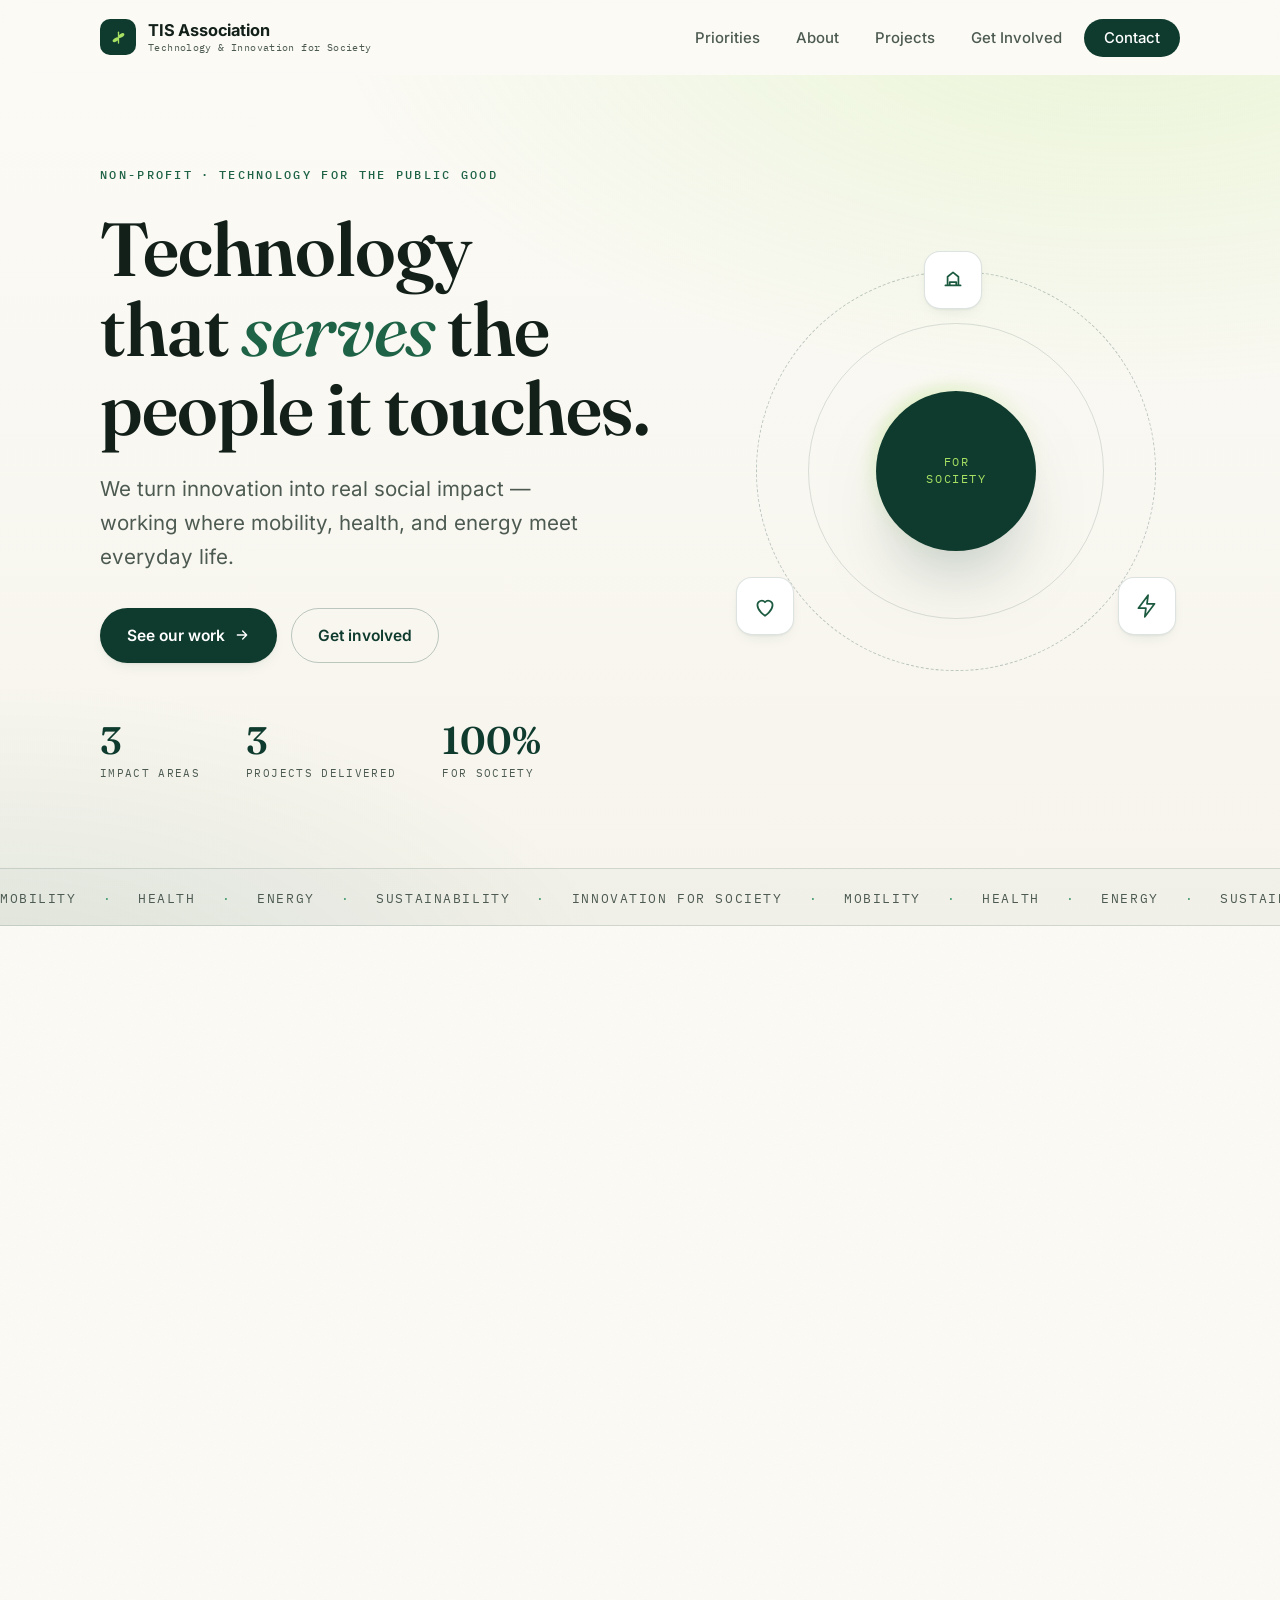
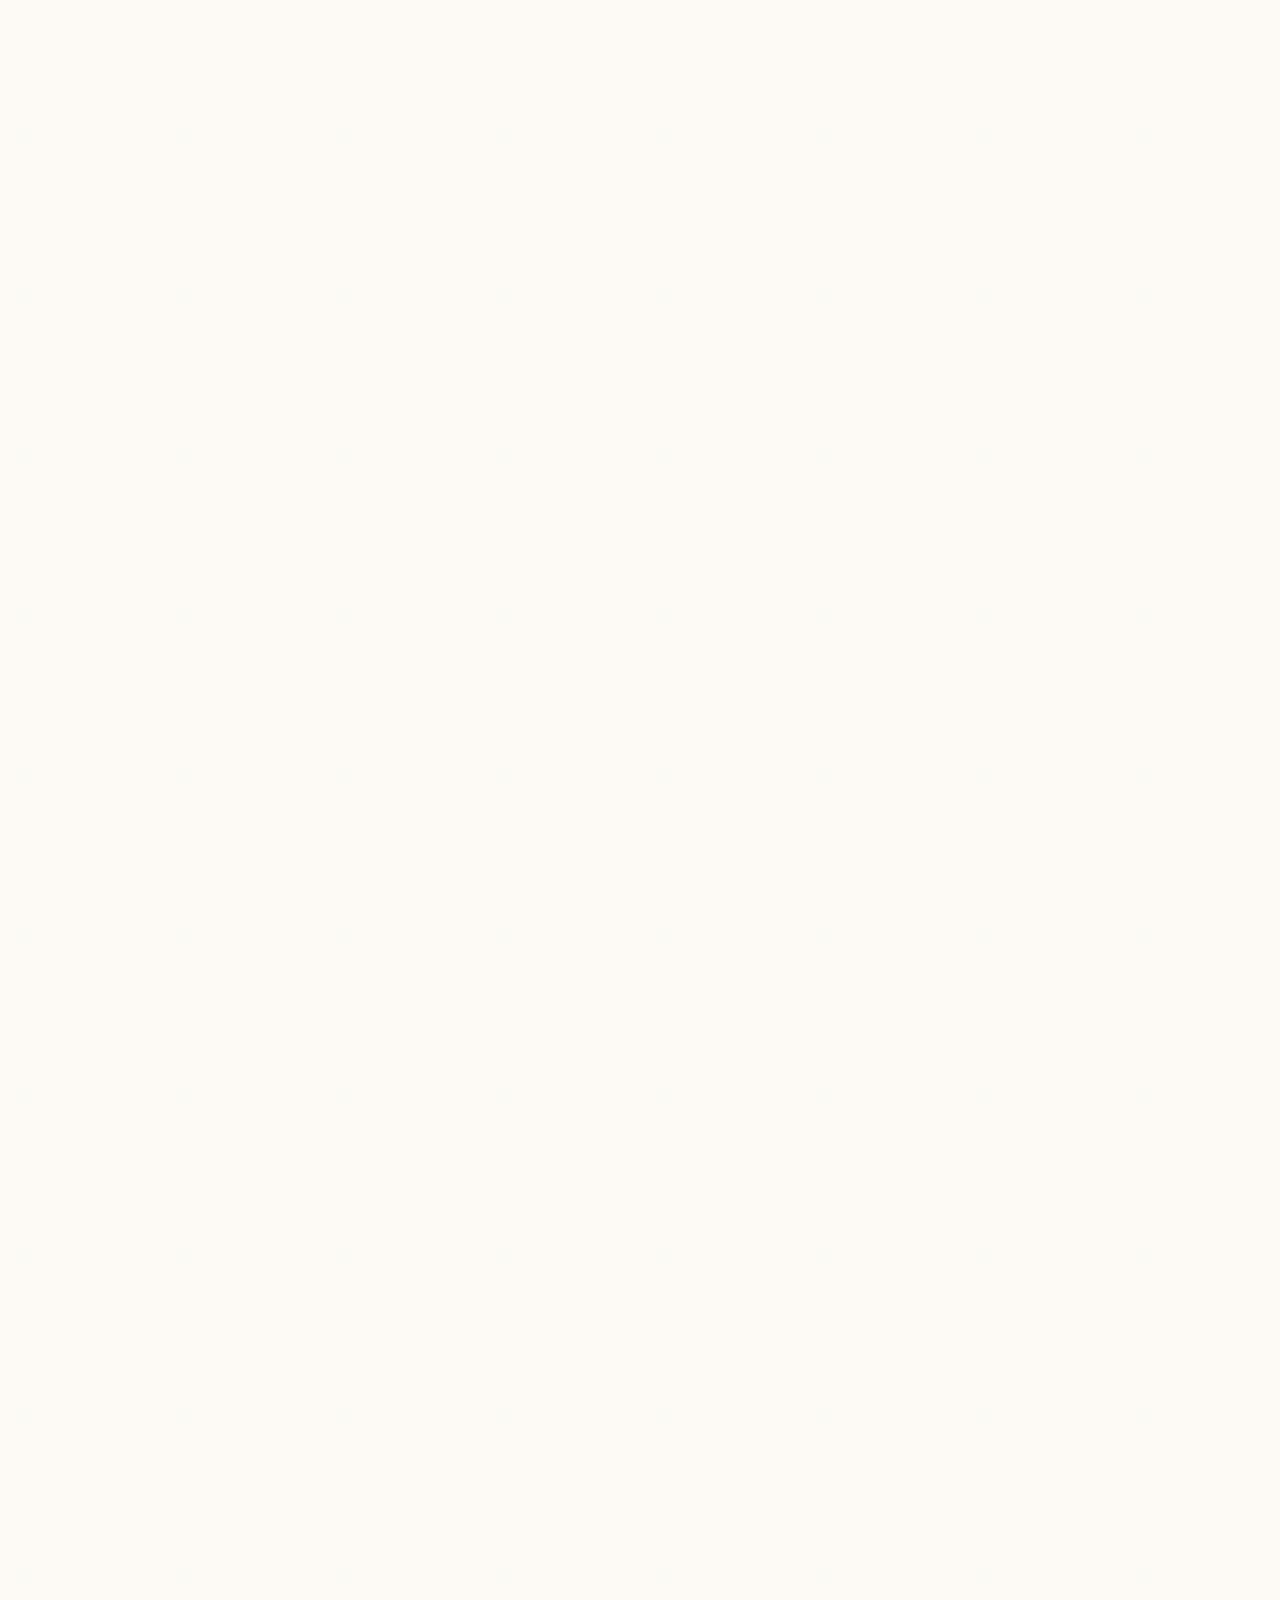
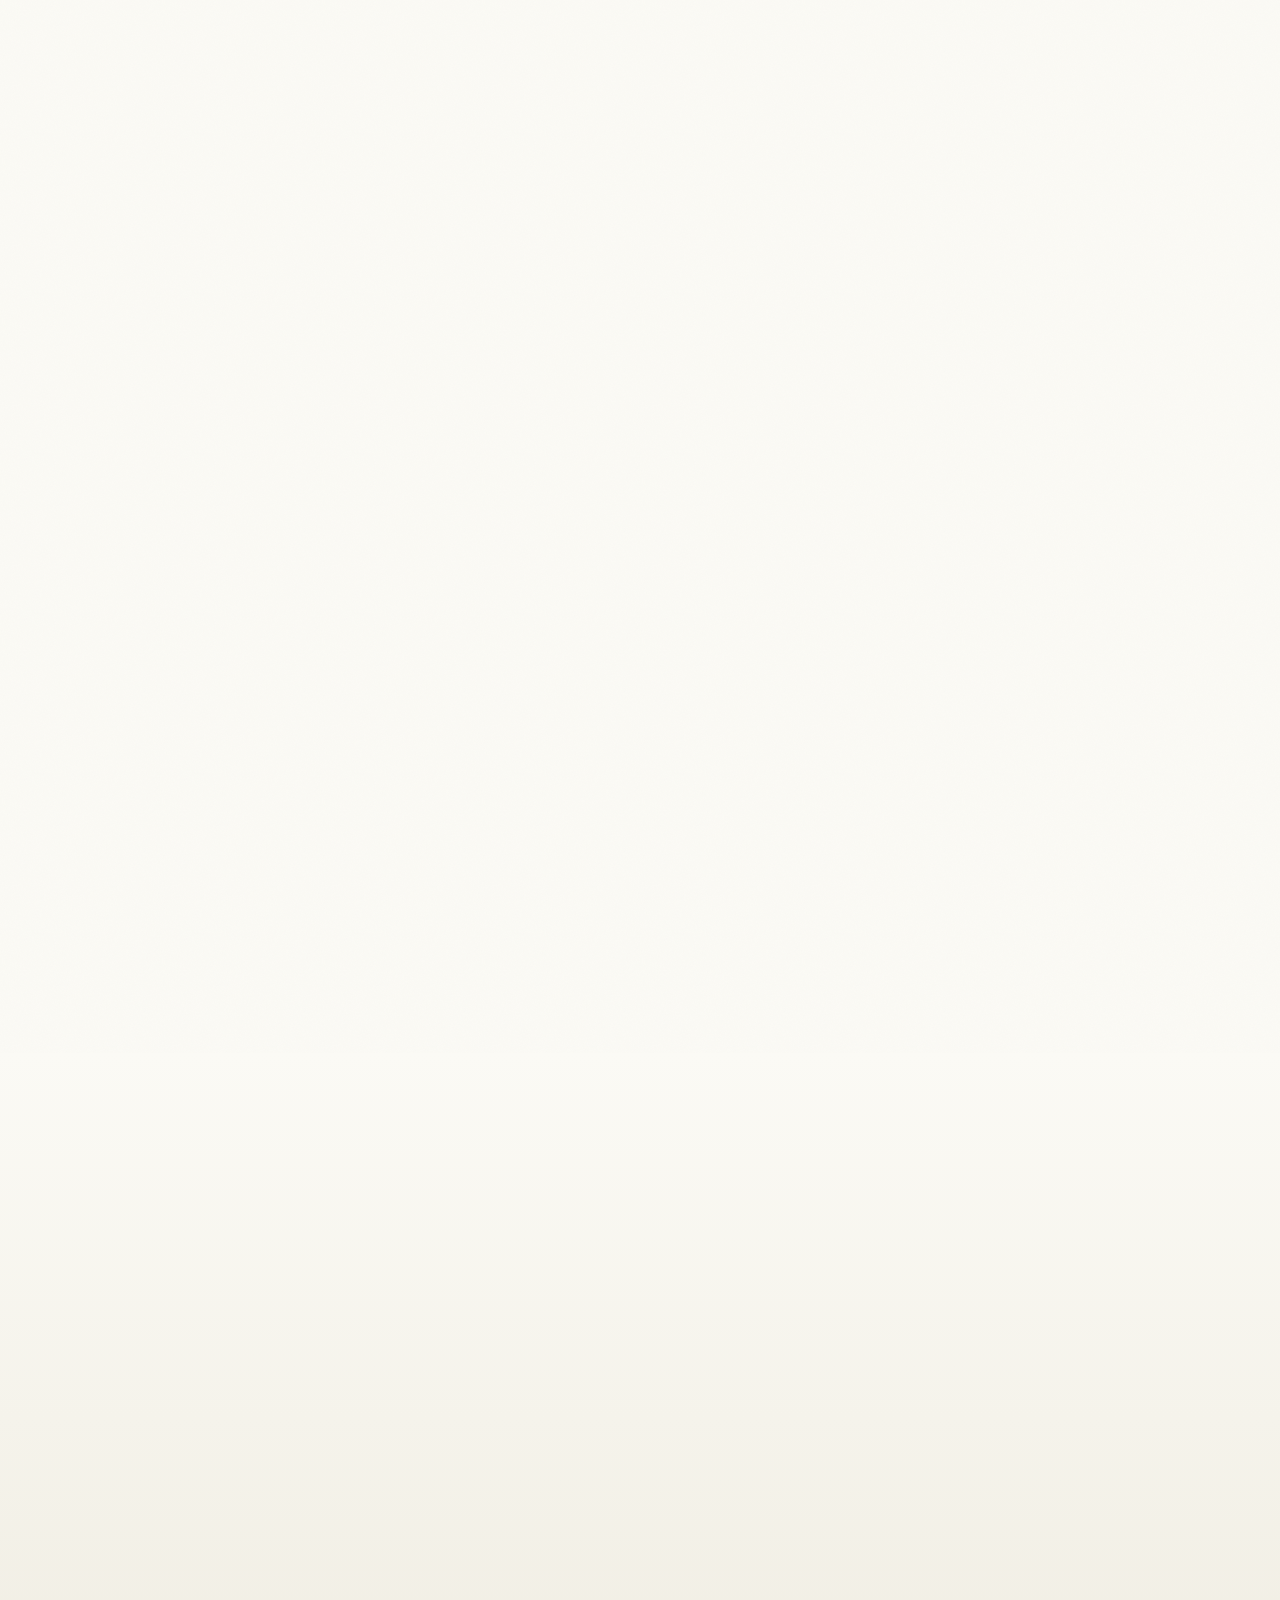
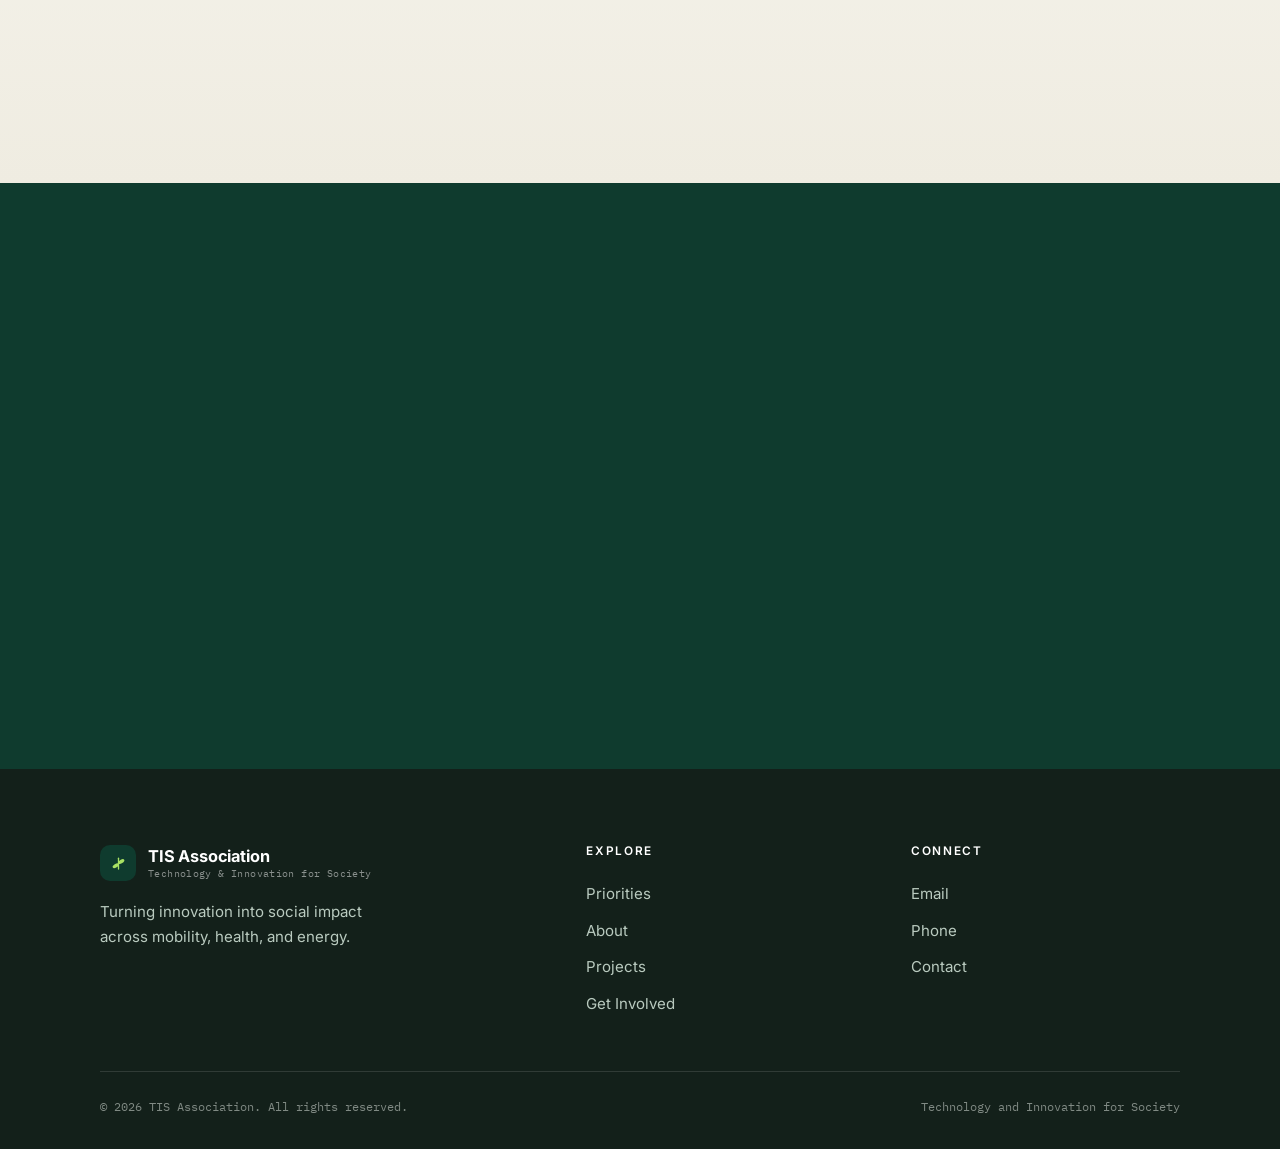
==== commit 509027c1: "Link projects to their sites, add 2 past projects, polish pass - All project cards now link out (str" ====
--- a/index.html
+++ b/index.html
@@ -107,7 +107,7 @@
       <dl class="hero-stats reveal">
         <div class="stat"><dt class="stat-label">Impact areas</dt><dd class="stat-num">3</dd></div>
         <div class="stat"><dt class="stat-label">Projects delivered</dt><dd class="stat-num">3</dd></div>
-        <div class="stat"><dt class="stat-label">Communities served</dt><dd class="stat-num">RO</dd></div>
+        <div class="stat"><dt class="stat-label">For society</dt><dd class="stat-num">100%</dd></div>
       </dl>
     </div>
 
@@ -223,9 +223,8 @@
         </span>
         <div class="proj-body">
           <p class="proj-tag">Project 01&ensp;·&ensp;Sustainability</p>
-          <h3>EcoHuedin 360</h3>
+          <h3><a class="proj-link" href="https://ecohuedin.ro/" target="_blank" rel="noopener noreferrer" aria-label="EcoHuedin 360 — visit website (opens in new tab)">EcoHuedin 360</a></h3>
           <p>A community-centred initiative driving sustainable change in Huedin — bringing residents, local institutions, and green practices together around a shared environmental goal.</p>
-          <!-- [ YOU ADD: 1–2 concrete results, e.g. "Engaged 400+ residents" or a year. ] -->
         </div>
         <span class="proj-arrow" aria-hidden="true">
           <svg viewBox="0 0 24 24" fill="none"><path d="M7 17L17 7M9 7h8v8" stroke="currentColor" stroke-width="2" stroke-linecap="round" stroke-linejoin="round"/></svg>
@@ -238,9 +237,8 @@
         </span>
         <div class="proj-body">
           <p class="proj-tag">Project 02&ensp;·&ensp;Partnership</p>
-          <h3>EcoAlianța</h3>
+          <h3><a class="proj-link" href="https://www.ecoalianta.ro/" target="_blank" rel="noopener noreferrer" aria-label="EcoAlianța — visit website (opens in new tab)">EcoAlianța</a></h3>
           <p>An alliance bringing partners together around shared environmental and social goals — proof that progress moves faster when organisations pull in the same direction.</p>
-          <!-- [ YOU ADD: who the partners were, what the alliance achieved. ] -->
         </div>
         <span class="proj-arrow" aria-hidden="true">
           <svg viewBox="0 0 24 24" fill="none"><path d="M7 17L17 7M9 7h8v8" stroke="currentColor" stroke-width="2" stroke-linecap="round" stroke-linejoin="round"/></svg>
@@ -253,9 +251,36 @@
         </span>
         <div class="proj-body">
           <p class="proj-tag">Project 03&ensp;·&ensp;Environment</p>
-          <h3>Terra</h3>
+          <h3><a class="proj-link" href="https://www.terra-apahida.ro/" target="_blank" rel="noopener noreferrer" aria-label="Terra — visit website (opens in new tab)">Terra</a></h3>
           <p>A project rooted in protecting and restoring the land we all depend on — practical stewardship of the natural systems that keep communities healthy.</p>
-          <!-- [ YOU ADD: what Terra actually did and its outcome. ] -->
+        </div>
+        <span class="proj-arrow" aria-hidden="true">
+          <svg viewBox="0 0 24 24" fill="none"><path d="M7 17L17 7M9 7h8v8" stroke="currentColor" stroke-width="2" stroke-linecap="round" stroke-linejoin="round"/></svg>
+        </span>
+      </article>
+
+      <article class="proj reveal">
+        <span class="proj-thumb" data-monogram="AJ" aria-hidden="true">
+          <svg viewBox="0 0 24 24" fill="none"><path d="M12 3v18M8 21h8M5 7h2c2 0 5-1 7-2 2 1 5 2 7 2h-2" stroke="currentColor" stroke-width="1.5" stroke-linecap="round" stroke-linejoin="round"/><path d="M7 5l-3 7c2 1.4 4 1.4 6 0L7 5zM17 5l-3 7c2 1.4 4 1.4 6 0L17 5z" stroke="currentColor" stroke-width="1.5" stroke-linejoin="round"/></svg>
+        </span>
+        <div class="proj-body">
+          <p class="proj-tag">Project 04&ensp;·&ensp;2019–2023&ensp;·&ensp;EU-funded</p>
+          <h3><a class="proj-link" href="https://asociatiatis.com/" target="_blank" rel="noopener noreferrer" aria-label="Technology for Accessible Justice — visit website (opens in new tab)">Technology for Accessible Justice</a></h3>
+          <p>An EU-funded programme increasing the transparency, quality, and accessibility of the judicial system through technology — widening access to justice services for disadvantaged citizens in multicultural urban areas. TIS was initiator, designer, and project manager.</p>
+        </div>
+        <span class="proj-arrow" aria-hidden="true">
+          <svg viewBox="0 0 24 24" fill="none"><path d="M7 17L17 7M9 7h8v8" stroke="currentColor" stroke-width="2" stroke-linecap="round" stroke-linejoin="round"/></svg>
+        </span>
+      </article>
+
+      <article class="proj reveal">
+        <span class="proj-thumb" data-monogram="SV" aria-hidden="true">
+          <svg viewBox="0 0 24 24" fill="none"><path d="M12 3l7 3v5c0 4.5-3 7.5-7 9-4-1.5-7-4.5-7-9V6l7-3z" stroke="currentColor" stroke-width="1.5" stroke-linejoin="round"/><path d="M9 12l2 2 4-4" stroke="currentColor" stroke-width="1.5" stroke-linecap="round" stroke-linejoin="round"/></svg>
+        </span>
+        <div class="proj-body">
+          <p class="proj-tag">Project 05&ensp;·&ensp;2018–2019&ensp;·&ensp;Civic tech</p>
+          <h3><a class="proj-link" href="https://fundatiapentrusmurd.ro/wp-content/uploads/2019/11/material_poca_site_fps-1.pdf" target="_blank" rel="noopener noreferrer" aria-label="Smart Volunteer (voluntarI) — view project results (opens in new tab)">Smart Volunteer (voluntarI)</a></h3>
+          <p>An alternative public-policy proposal under SCAP to make communities more resilient in emergencies — delivered as the "smart volunteer" (voluntarI) interactive platform, in partnership with the Foundation for SMURD. TIS was initiator, designer, and partner coordinator.</p>
         </div>
         <span class="proj-arrow" aria-hidden="true">
           <svg viewBox="0 0 24 24" fill="none"><path d="M7 17L17 7M9 7h8v8" stroke="currentColor" stroke-width="2" stroke-linecap="round" stroke-linejoin="round"/></svg>
@@ -327,13 +352,13 @@
             <span class="btn-copy-label">Copy email</span>
           </button>
         </div>
-        <p class="contact-fallback">Prefer your own app? <a href="mailto:asociatiatis@gmail.com?subject=Hello%20TIS%20Association">Email us</a> &ensp;·&ensp; <a href="tel:+40749060690">Call us</a></p>
+        <p class="contact-fallback">Or reach us directly at <button class="link-copy" type="button" data-copy-email="asociatiatis@gmail.com">asociatiatis@gmail.com</button> &ensp;·&ensp; <a href="tel:+40749060690">+40 749 060 690</a></p>
         <p class="copy-status" id="copy-status" role="status" aria-live="polite"></p>
       </div>
       <ul class="contact-details">
         <li>
           <span class="contact-ic" aria-hidden="true"><svg viewBox="0 0 24 24" fill="none"><path d="M3 7l9 6 9-6M3 7v10h18V7H3z" stroke="currentColor" stroke-width="1.6" stroke-linejoin="round"/></svg></span>
-          <span class="contact-meta"><span class="contact-k">Email</span><a href="mailto:asociatiatis@gmail.com">asociatiatis@gmail.com</a></span>
+          <span class="contact-meta"><span class="contact-k">Email</span><button class="link-copy" type="button" data-copy-email="asociatiatis@gmail.com">asociatiatis@gmail.com</button></span>
         </li>
         <li>
           <span class="contact-ic" aria-hidden="true"><svg viewBox="0 0 24 24" fill="none"><path d="M5 4h4l2 5-2.5 1.5a11 11 0 005 5L15 13l5 2v4a1 1 0 01-1 1A16 16 0 014 5a1 1 0 011-1z" stroke="currentColor" stroke-width="1.6" stroke-linejoin="round"/></svg></span>
@@ -376,7 +401,7 @@
       </nav>
       <nav class="foot-col" aria-label="Connect">
         <h2 class="foot-h">Connect</h2>
-        <a href="mailto:asociatiatis@gmail.com">Email</a>
+        <a href="https://mail.google.com/mail/?view=cm&amp;fs=1&amp;to=asociatiatis@gmail.com&amp;su=Hello%20TIS%20Association" target="_blank" rel="noopener noreferrer">Email</a>
         <a href="tel:+40749060690">Phone</a>
         <!-- [ YOU ADD: real social links. Remove any you don't use. ] -->
         <a href="#contact">Contact</a>
--- a/assets/styles.css
+++ b/assets/styles.css
@@ -47,6 +47,7 @@
 *,*::before,*::after{margin:0;padding:0;box-sizing:border-box}
 html{scroll-behavior:smooth;-webkit-text-size-adjust:100%}
 html:focus-within{scroll-padding-top:96px}
+::selection{background:var(--lime);color:var(--forest)}
 body{
   font-family:var(--sans);
   background:var(--paper);
@@ -55,6 +56,7 @@
   font-size:1.0625rem;
   -webkit-font-smoothing:antialiased;
   text-rendering:optimizeLegibility;
+  font-optical-sizing:auto;
   overflow-x:hidden;
   /* fine paper grain — pure CSS, no external request */
   background-image:url("data:image/svg+xml,%3Csvg xmlns='http://www.w3.org/2000/svg' width='160' height='160'%3E%3Cfilter id='n'%3E%3CfeTurbulence type='fractalNoise' baseFrequency='0.9' numOctaves='2' stitchTiles='stitch'/%3E%3C/filter%3E%3Crect width='100%25' height='100%25' filter='url(%23n)' opacity='0.025'/%3E%3C/svg%3E");
@@ -74,6 +76,7 @@
 
 :focus-visible{outline:3px solid var(--leaf);outline-offset:3px;border-radius:4px}
 .btn:focus-visible,.nav-cta:focus-visible{outline-offset:4px}
+.contact-section :focus-visible,.about :focus-visible,.site-footer :focus-visible{outline-color:var(--lime)}
 
 /* ---------- Layout primitives ---------- */
 .wrap{max-width:var(--wrap);margin-inline:auto;padding-inline:var(--gutter)}
@@ -87,10 +90,11 @@
 .section-head h2{margin:14px 0 16px}
 .section-sub{color:var(--muted);font-size:1.08rem;max-width:54ch}
 
-h1,h2,h3,h4{font-family:var(--display);font-weight:600;line-height:1.06;letter-spacing:-.015em;color:var(--ink)}
+h1,h2,h3,h4{font-family:var(--display);font-weight:600;line-height:1.06;letter-spacing:-.015em;color:var(--ink);text-wrap:balance}
 h1 em,h2 em{font-style:italic;font-weight:500;color:var(--leaf-deep)}
 h2{font-size:clamp(1.9rem,4.2vw,2.9rem)}
 h3{font-size:1.4rem;letter-spacing:-.01em}
+.lead,.section-sub,p{text-wrap:pretty}
 
 /* ---------- Buttons ---------- */
 .btn{
@@ -100,6 +104,7 @@
   transition:transform .25s var(--ease),background .25s var(--ease),border-color .25s var(--ease),box-shadow .25s var(--ease);
 }
 .btn svg{transition:transform .25s var(--ease)}
+.btn:active{transform:translateY(0) scale(.97)}
 .btn-lg{padding:16px 30px;font-size:1.02rem}
 .btn-primary{background:var(--forest);color:#fff;box-shadow:var(--shadow-sm)}
 .btn-primary:hover{background:var(--moss);transform:translateY(-2px);box-shadow:var(--shadow-md)}
@@ -261,7 +266,14 @@
   background:#fff;border:1px solid var(--line);border-radius:var(--radius);padding:clamp(20px,2.6vw,30px);
   transition:transform .3s var(--ease),border-color .3s var(--ease),box-shadow .3s var(--ease);
 }
+.proj{position:relative}
 .proj:hover{border-color:rgba(63,155,110,.45);transform:translateX(6px);box-shadow:var(--shadow-md)}
+.proj-link{color:inherit;text-decoration:none}
+.proj-link::after{content:"";position:absolute;inset:0;border-radius:inherit}
+.proj-link:focus-visible{outline:none}
+.proj-link:focus-visible::after{outline:3px solid var(--leaf);outline-offset:4px}
+.proj:hover h3 a{color:var(--leaf-deep)}
+.proj h3 a{transition:color .25s var(--ease)}
 .proj-thumb{
   width:84px;height:84px;border-radius:14px;flex:none;display:grid;place-items:center;color:var(--moss);
   background:linear-gradient(150deg,var(--sand),#fff);border:1px solid var(--line);position:relative;overflow:hidden;
@@ -299,8 +311,13 @@
 .btn-copy:hover{border-color:var(--lime);color:var(--lime);transform:translateY(-2px)}
 .btn-copy.is-copied{border-color:var(--lime);color:var(--lime);background:rgba(168,224,99,.1)}
 .contact-fallback{margin-top:18px;color:var(--on-forest-dim);font-size:.95rem}
-.contact-fallback a{color:#fff;font-weight:500;text-decoration:underline;text-decoration-color:rgba(168,224,99,.5);text-underline-offset:3px;transition:color .2s var(--ease)}
-.contact-fallback a:hover{color:var(--lime)}
+.contact-fallback a,.contact-fallback .link-copy{color:#fff;font-weight:500;text-decoration:underline;text-decoration-color:rgba(168,224,99,.5);text-underline-offset:3px;transition:color .2s var(--ease)}
+.contact-fallback a:hover,.contact-fallback .link-copy:hover{color:var(--lime)}
+/* click-to-copy email styled as an inline link (no mailto) */
+.link-copy{background:none;border:none;padding:0;margin:0;font:inherit;cursor:pointer;color:#fff;font-weight:500;letter-spacing:inherit}
+.contact-meta .link-copy{font-size:1rem;text-align:left;transition:color .2s var(--ease)}
+.contact-meta .link-copy:hover{color:var(--lime)}
+.link-copy.is-copied{color:var(--lime)}
 .copy-status{margin-top:12px;min-height:1.2em;font-family:var(--mono);font-size:.78rem;letter-spacing:.04em;color:var(--lime)}
 .contact-details{display:grid;gap:6px;background:rgba(255,255,255,.05);border:1px solid rgba(255,255,255,.12);border-radius:var(--radius-lg);padding:clamp(22px,3vw,32px)}
 .contact-details li{display:flex;gap:16px;align-items:center;padding:14px 0;border-top:1px solid rgba(255,255,255,.1)}
